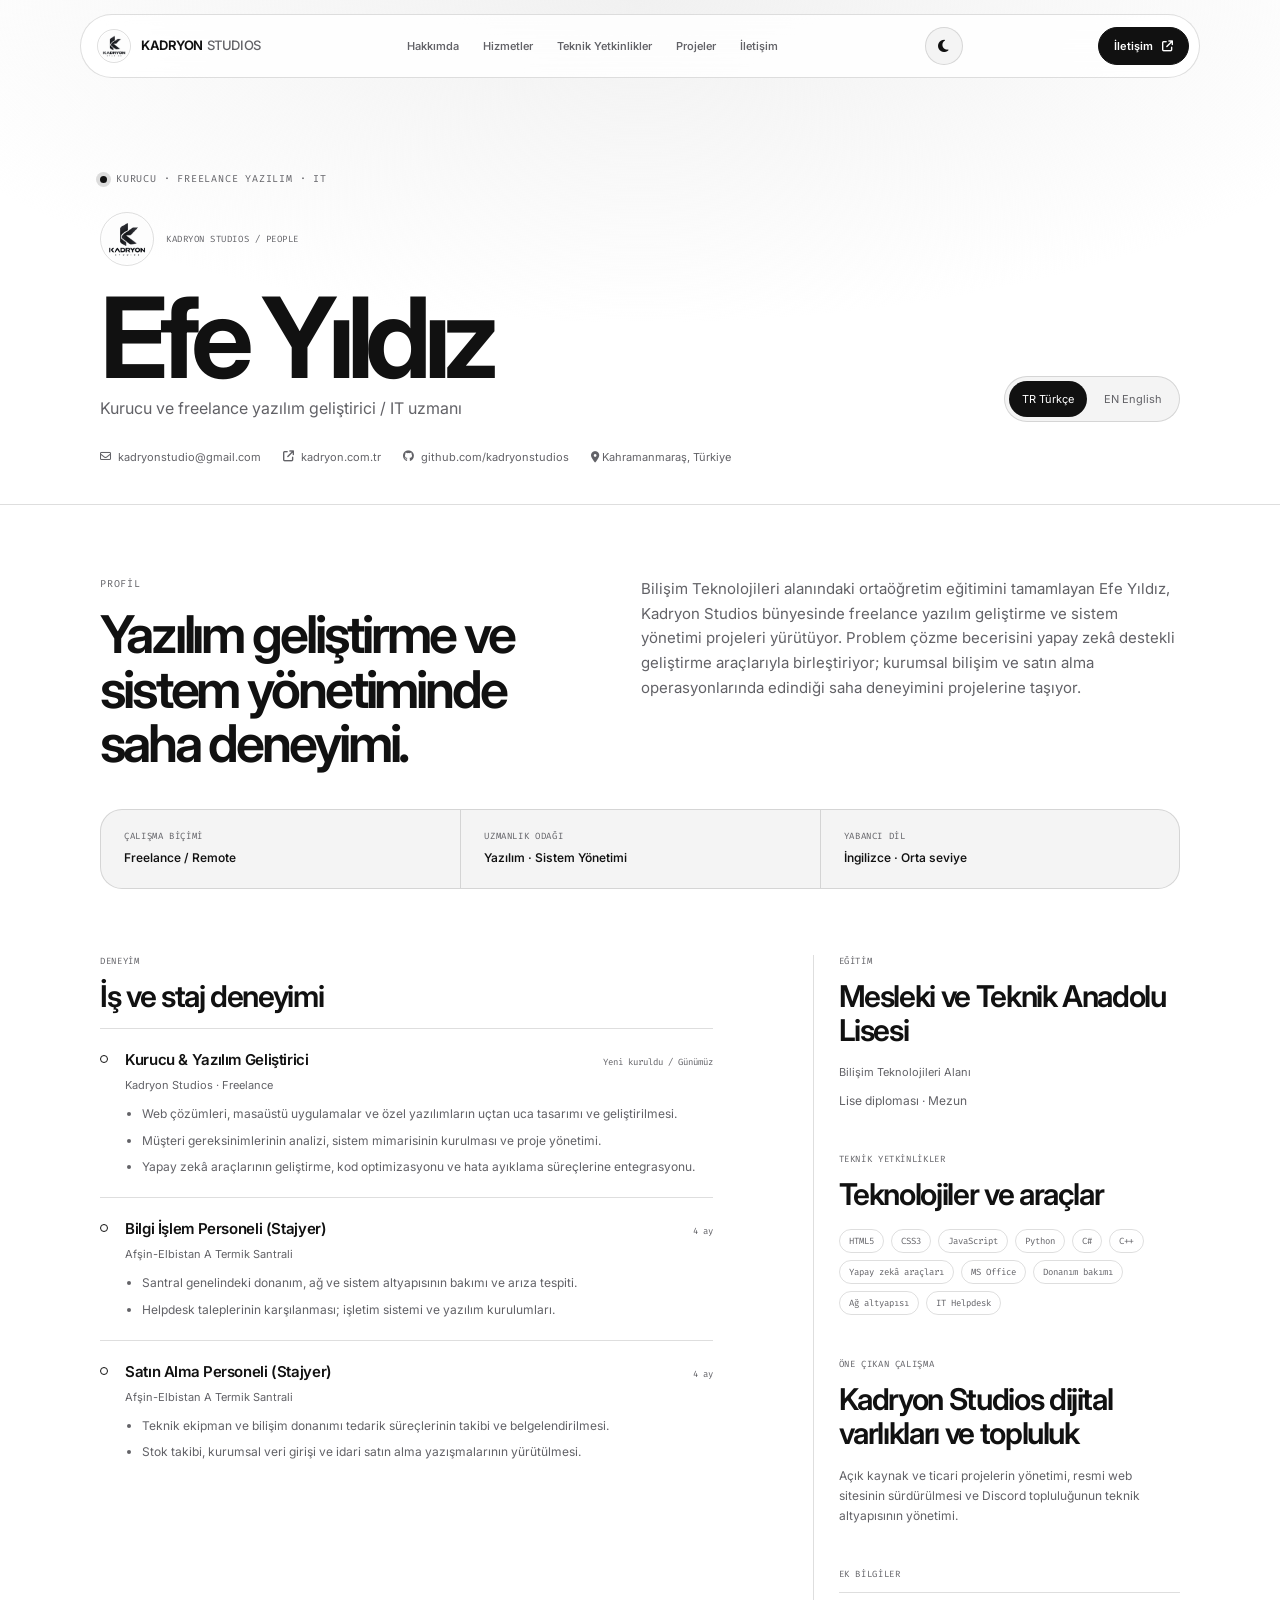
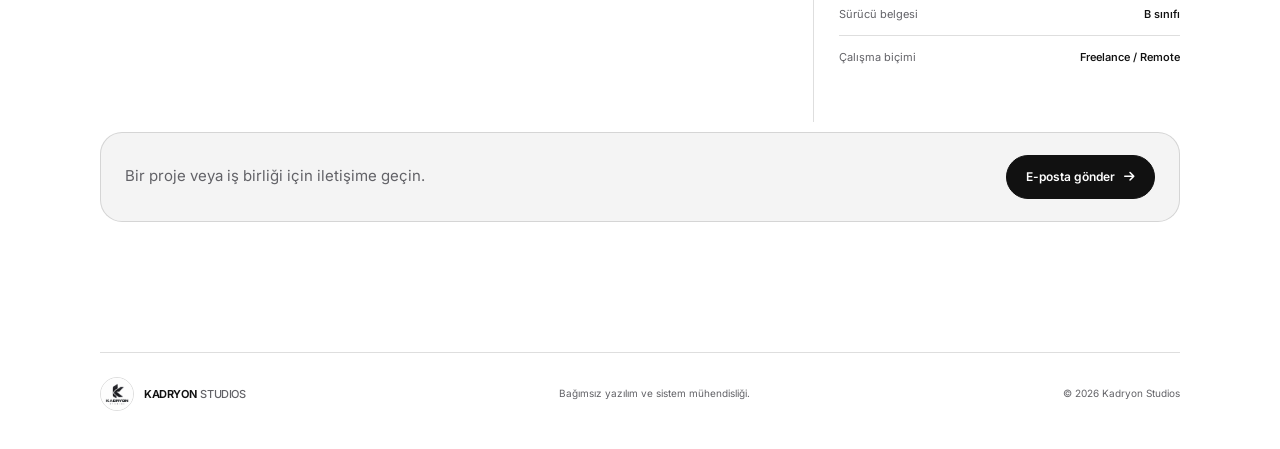
==== efe-yildiz.html @ 03d146ea "Tam Değişim" ====
<!doctype html>
<html lang="tr">
<head>
  <meta charset="utf-8">
  <meta name="viewport" content="width=device-width, initial-scale=1">
  <meta name="theme-color" content="#000000">
  <meta name="description" content="Efe Yıldız; Kadryon Studios kurucusu, freelance yazılım geliştirici ve IT uzmanı. Türkçe ve İngilizce profil, deneyim ve teknik yetkinlikler.">
  <meta name="author" content="Kadryon Studios">
  <meta name="robots" content="index, follow, max-image-preview:large, max-snippet:-1, max-video-preview:-1">
  <title>Efe Yıldız — Kadryon Studios</title>
  <link rel="canonical" href="https://kadryon.com.tr/efe-yildiz.html">
  <link rel="icon" type="image/png" href="logo.png">
  <link rel="apple-touch-icon" href="logo_circle.png">
  <meta property="og:type" content="profile">
  <meta property="og:site_name" content="Kadryon Studios">
  <meta property="og:locale" content="tr_TR">
  <meta property="og:url" content="https://kadryon.com.tr/efe-yildiz.html">
  <meta property="og:title" content="Efe Yıldız — Kadryon Studios">
  <meta property="og:description" content="Kadryon Studios kurucusu Efe Yıldız'ın yazılım, sistem yönetimi ve saha deneyimi profili. Türkçe ve İngilizce.">
  <meta property="og:image" content="https://kadryon.com.tr/logo.png">
  <meta property="og:image:alt" content="Kadryon Studios logosu">
  <meta name="twitter:card" content="summary_large_image">
  <meta name="twitter:title" content="Efe Yıldız — Kadryon Studios">
  <meta name="twitter:description" content="Yazılım, sistem yönetimi ve saha deneyimi. Türkçe ve İngilizce profil.">
  <meta name="twitter:image" content="https://kadryon.com.tr/logo.png">
  <script type="application/ld+json">
  {
    "@context": "https://schema.org",
    "@type": "Person",
    "name": "Efe Yıldız",
    "url": "https://kadryon.com.tr/efe-yildiz.html",
    "jobTitle": "Yazılım Geliştirici ve IT Uzmanı",
    "worksFor": {
      "@type": "Organization",
      "name": "Kadryon Studios",
      "url": "https://kadryon.com.tr/"
    },
    "email": "kadryonstudio@gmail.com",
    "address": {
      "@type": "PostalAddress",
      "addressLocality": "Kahramanmaraş",
      "addressCountry": "TR"
    },
    "sameAs": ["https://github.com/kadryonstudios"]
  }
  </script>
  <script>try{document.documentElement.dataset.theme=window.matchMedia('(prefers-color-scheme: light)').matches?'light':'dark'}catch(e){document.documentElement.dataset.theme='dark'}</script>
  <link rel="preconnect" href="https://fonts.googleapis.com">
  <link rel="preconnect" href="https://fonts.gstatic.com" crossorigin>
  <link href="https://fonts.googleapis.com/css2?family=Fira+Code:wght@400;500&family=Inter:wght@400;500;600;700;800&display=swap" rel="stylesheet">
  <link rel="stylesheet" href="https://cdnjs.cloudflare.com/ajax/libs/font-awesome/6.5.2/css/all.min.css" referrerpolicy="no-referrer">
  <link rel="stylesheet" href="style.css">
  <script src="script.js" defer></script>
</head>
<body>
  <div class="scroll-progress" aria-hidden="true"></div>
  <a class="skip-link" href="#main">Ana içeriğe geç</a>
  <header class="site-header">
    <div class="container nav-wrap">
      <a class="brand" href="index.html#top" aria-label="Kadryon Studios ana sayfa"><img class="brand-logo brand-logo-round" src="logo_circle.png" alt="" width="42" height="42"><span>KADRYON <b>STUDIOS</b></span></a>
      <button class="menu-toggle" type="button" aria-expanded="false" aria-controls="primary-nav" aria-label="Menüyü aç"><span></span><span></span></button>
      <nav id="primary-nav" class="primary-nav" aria-label="Ana navigasyon">
        <a href="index.html#hakkimda">Hakkımda</a><a href="index.html#hizmetler">Hizmetler</a><a href="index.html#yetkinlikler">Teknik Yetkinlikler</a><a href="portfolio.html#projeler">Projeler</a><a href="index.html#iletisim">İletişim</a>
      </nav>
      <button class="theme-toggle" type="button" aria-label="Açık temaya geç" title="Açık temaya geç"><i class="fa-solid fa-sun" aria-hidden="true"></i></button>
      <a class="button button-dark nav-cta" href="index.html#iletisim">İletişim <i class="fa-solid fa-arrow-up-right-from-square" aria-hidden="true"></i></a>
    </div>
  </header>
  <main id="main" class="profile-page">
    <section class="profile-hero" id="top">
      <div class="container">
        <p class="eyebrow"><span class="status-dot"></span><span data-tr="KURUCU · FREELANCE YAZILIM · IT" data-en="FOUNDER · FREELANCE SOFTWARE · IT">KURUCU · FREELANCE YAZILIM · IT</span></p>
        <div class="profile-hero-row">
          <div class="profile-heading"><div class="profile-identity"><img src="logo_circle.png" alt="Kadryon Studios" width="76" height="76"><span>KADRYON STUDIOS / PEOPLE</span></div><h1>Efe Yıldız</h1><p class="profile-role" data-tr="Kurucu ve freelance yazılım geliştirici / IT uzmanı" data-en="Founder and freelance software developer / IT specialist">Kurucu ve freelance yazılım geliştirici / IT uzmanı</p></div>
          <div class="language-switch" role="group" aria-label="Sayfa dili"><button type="button" class="language-button is-active" data-language="tr" aria-pressed="true">TR <span>Türkçe</span></button><button type="button" class="language-button" data-language="en" aria-pressed="false">EN <span>English</span></button></div>
        </div>
        <div class="profile-links"><a href="mailto:kadryonstudio@gmail.com"><i class="fa-regular fa-envelope" aria-hidden="true"></i> kadryonstudio@gmail.com</a><a href="https://kadryon.com.tr" target="_blank" rel="noopener noreferrer"><i class="fa-solid fa-arrow-up-right-from-square" aria-hidden="true"></i> kadryon.com.tr</a><a href="https://github.com/kadryonstudios" target="_blank" rel="noopener noreferrer"><i class="fa-brands fa-github" aria-hidden="true"></i> github.com/kadryonstudios</a><span><i class="fa-solid fa-location-dot" aria-hidden="true"></i> Kahramanmaraş, Türkiye</span></div>
      </div>
    </section>

    <section class="section profile-content" id="profile-content">
      <div class="container">
        <div class="language-panel" data-language-panel="tr" lang="tr">
          <div class="profile-overview"><div><p class="eyebrow">PROFİL</p><h2>Yazılım geliştirme ve sistem yönetiminde saha deneyimi.</h2></div><p class="profile-bio">Bilişim Teknolojileri alanındaki ortaöğretim eğitimini tamamlayan Efe Yıldız, Kadryon Studios bünyesinde freelance yazılım geliştirme ve sistem yönetimi projeleri yürütüyor. Problem çözme becerisini yapay zekâ destekli geliştirme araçlarıyla birleştiriyor; kurumsal bilişim ve satın alma operasyonlarında edindiği saha deneyimini projelerine taşıyor.</p></div>
          <div class="profile-facts"><article><span>ÇALIŞMA BİÇİMİ</span><b>Freelance / Remote</b></article><article><span>UZMANLIK ODAĞI</span><b>Yazılım · Sistem Yönetimi</b></article><article><span>YABANCI DİL</span><b>İngilizce · Orta seviye</b></article></div>
          <div class="profile-columns">
            <section class="profile-block" id="deneyim-tr"><p class="eyebrow">DENEYİM</p><h2>İş ve staj deneyimi</h2>
              <article class="timeline-entry"><span class="timeline-marker"></span><div><div class="timeline-title"><h3>Kurucu &amp; Yazılım Geliştirici</h3><span>Yeni kuruldu / Günümüz</span></div><p class="timeline-place">Kadryon Studios · Freelance</p><ul><li>Web çözümleri, masaüstü uygulamalar ve özel yazılımların uçtan uca tasarımı ve geliştirilmesi.</li><li>Müşteri gereksinimlerinin analizi, sistem mimarisinin kurulması ve proje yönetimi.</li><li>Yapay zekâ araçlarının geliştirme, kod optimizasyonu ve hata ayıklama süreçlerine entegrasyonu.</li></ul></div></article>
              <article class="timeline-entry"><span class="timeline-marker"></span><div><div class="timeline-title"><h3>Bilgi İşlem Personeli (Stajyer)</h3><span>4 ay</span></div><p class="timeline-place">Afşin-Elbistan A Termik Santrali</p><ul><li>Santral genelindeki donanım, ağ ve sistem altyapısının bakımı ve arıza tespiti.</li><li>Helpdesk taleplerinin karşılanması; işletim sistemi ve yazılım kurulumları.</li></ul></div></article>
              <article class="timeline-entry"><span class="timeline-marker"></span><div><div class="timeline-title"><h3>Satın Alma Personeli (Stajyer)</h3><span>4 ay</span></div><p class="timeline-place">Afşin-Elbistan A Termik Santrali</p><ul><li>Teknik ekipman ve bilişim donanımı tedarik süreçlerinin takibi ve belgelendirilmesi.</li><li>Stok takibi, kurumsal veri girişi ve idari satın alma yazışmalarının yürütülmesi.</li></ul></div></article>
            </section>
            <aside class="profile-side">
              <section class="profile-block"><p class="eyebrow">EĞİTİM</p><h2>Mesleki ve Teknik Anadolu Lisesi</h2><p class="timeline-place">Bilişim Teknolojileri Alanı</p><p class="profile-muted">Lise diploması · Mezun</p></section>
              <section class="profile-block"><p class="eyebrow">TEKNİK YETKİNLİKLER</p><h2>Teknolojiler ve araçlar</h2><div class="profile-tags"><span>HTML5</span><span>CSS3</span><span>JavaScript</span><span>Python</span><span>C#</span><span>C++</span><span>Yapay zekâ araçları</span><span>MS Office</span><span>Donanım bakımı</span><span>Ağ altyapısı</span><span>IT Helpdesk</span></div></section>
              <section class="profile-block"><p class="eyebrow">ÖNE ÇIKAN ÇALIŞMA</p><h2>Kadryon Studios dijital varlıkları ve topluluk</h2><p class="profile-muted">Açık kaynak ve ticari projelerin yönetimi, resmi web sitesinin sürdürülmesi ve Discord topluluğunun teknik altyapısının yönetimi.</p></section>
              <section class="profile-block"><p class="eyebrow">EK BİLGİLER</p><div class="profile-detail"><span>Sürücü belgesi</span><b>B sınıfı</b></div><div class="profile-detail"><span>Çalışma biçimi</span><b>Freelance / Remote</b></div></section>
            </aside>
          </div>
        </div>

        <div class="language-panel" data-language-panel="en" lang="en" hidden>
          <div class="profile-overview"><div><p class="eyebrow">PROFILE</p><h2>Hands-on experience across software development and systems administration.</h2></div><p class="profile-bio">After completing vocational high school studies in Information Technology, Efe Yıldız began working on freelance software development and systems administration projects through Kadryon Studios. He combines problem-solving with AI-assisted development tools and brings practical experience from enterprise IT and procurement operations into his work.</p></div>
          <div class="profile-facts"><article><span>WORK MODE</span><b>Freelance / Remote</b></article><article><span>CORE FOCUS</span><b>Software · Systems</b></article><article><span>LANGUAGE</span><b>English · Intermediate</b></article></div>
          <div class="profile-columns">
            <section class="profile-block" id="experience-en"><p class="eyebrow">EXPERIENCE</p><h2>Work and internship experience</h2>
              <article class="timeline-entry"><span class="timeline-marker"></span><div><div class="timeline-title"><h3>Founder &amp; Software Developer</h3><span>Recently founded / Present</span></div><p class="timeline-place">Kadryon Studios · Freelance</p><ul><li>End-to-end design and development of web solutions, desktop applications, and custom software.</li><li>Client requirements analysis, system architecture design, and project management.</li><li>Integration of AI tools into development, code optimization, and debugging workflows.</li></ul></div></article>
              <article class="timeline-entry"><span class="timeline-marker"></span><div><div class="timeline-title"><h3>IT Support Specialist (Intern)</h3><span>4 months</span></div><p class="timeline-place">Afşin-Elbistan A Thermal Power Plant, Türkiye</p><ul><li>Maintenance and troubleshooting of plant-wide hardware, network infrastructure, and systems.</li><li>Helpdesk support, operating system installations, and software configuration.</li></ul></div></article>
              <article class="timeline-entry"><span class="timeline-marker"></span><div><div class="timeline-title"><h3>Procurement Specialist (Intern)</h3><span>4 months</span></div><p class="timeline-place">Afşin-Elbistan A Thermal Power Plant, Türkiye</p><ul><li>Tracking and documenting procurement of technical equipment and IT hardware.</li><li>Inventory control, enterprise data entry, and administrative purchasing correspondence.</li></ul></div></article>
            </section>
            <aside class="profile-side">
              <section class="profile-block"><p class="eyebrow">EDUCATION</p><h2>Vocational &amp; Technical High School</h2><p class="timeline-place">Information Technology</p><p class="profile-muted">High school diploma · Graduated</p></section>
              <section class="profile-block"><p class="eyebrow">TECHNICAL SKILLS</p><h2>Technologies and tools</h2><div class="profile-tags"><span>HTML5</span><span>CSS3</span><span>JavaScript</span><span>Python</span><span>C#</span><span>C++</span><span>AI developer tools</span><span>MS Office</span><span>Hardware maintenance</span><span>Networking</span><span>IT Helpdesk</span></div></section>
              <section class="profile-block"><p class="eyebrow">FEATURED WORK</p><h2>Kadryon Studios digital platform and community</h2><p class="profile-muted">Managing open-source and commercial projects, maintaining the official website, and supporting the technical infrastructure of the Discord community.</p></section>
              <section class="profile-block"><p class="eyebrow">ADDITIONAL INFORMATION</p><div class="profile-detail"><span>Driving licence</span><b>Class B</b></div><div class="profile-detail"><span>Work mode</span><b>Freelance / Remote</b></div><div class="profile-detail"><span>Languages</span><b>Turkish · Native<br>English · Intermediate</b></div></section>
            </aside>
          </div>
        </div>
        <div class="profile-contact"><p data-tr="Bir proje veya iş birliği için iletişime geçin." data-en="Get in touch about a project or collaboration.">Bir proje veya iş birliği için iletişime geçin.</p><a class="button button-dark" href="mailto:kadryonstudio@gmail.com"><span data-tr="E-posta gönder" data-en="Send an email">E-posta gönder</span> <i class="fa-solid fa-arrow-right" aria-hidden="true"></i></a></div>
      </div>
    </section>
  </main>
  <footer class="site-footer"><div class="container footer-inner"><a class="brand footer-brand" href="index.html#top" aria-label="Kadryon Studios ana sayfa"><img class="brand-logo brand-logo-square" src="logo.png" alt="" width="54" height="54"><span>KADRYON <b>STUDIOS</b></span></a><span>Bağımsız yazılım ve sistem mühendisliği.</span><span>© <span id="year">2026</span> Kadryon Studios</span></div></footer>
</body>
</html>
---- style.css ----
/* Kadryon Studios — monochrome, editorial engineering system */
:root {
  color-scheme: dark;
  --bg: #000;
  --surface: #111113;
  --surface-raised: #171719;
  --surface-hover: #202022;
  --text: #f5f5f7;
  --muted: #a1a1a6;
  --line: rgba(255,255,255,.13);
  --line-strong: rgba(255,255,255,.22);
  --accent: #fff;
  --nav-bg: rgba(12,12,12,.84);
  --aura: #171717;
  --shadow: 0 24px 70px rgba(0,0,0,.28);
  --sans: Inter, -apple-system, BlinkMacSystemFont, "SF Pro Display", "Segoe UI", sans-serif;
  --mono: "Fira Code", ui-monospace, SFMono-Regular, Consolas, monospace;
  --spring: cubic-bezier(.32,.72,0,1);
  --page-progress: 0;
}
:root[data-theme="light"] {
  color-scheme: light;
  --bg: #fff;
  --surface: #f4f4f4;
  --surface-raised: #fafafa;
  --surface-hover: #eaeaea;
  --text: #111;
  --muted: #626267;
  --line: rgba(0,0,0,.13);
  --line-strong: rgba(0,0,0,.22);
  --accent: #111;
  --nav-bg: rgba(255,255,255,.84);
  --aura: #ededed;
  --shadow: 0 24px 70px rgba(0,0,0,.09);
}
*,*::before,*::after { box-sizing: border-box; }
html { scroll-behavior: smooth; scroll-padding-top: 100px; background: var(--bg); }
body { position: relative; isolation: isolate; min-width: 320px; margin: 0; overflow-x: clip; background: var(--bg); color: var(--text); font-family: var(--sans); font-size: 15px; line-height: 1.65; -webkit-font-smoothing: antialiased; text-rendering: optimizeLegibility; transition: background-color .35s ease,color .35s ease; }
body::before { position: fixed; z-index: 0; inset: 0; pointer-events: none; content: ""; background: radial-gradient(ellipse 80% 46% at 50% 0%,var(--aura),transparent 78%); opacity: .8; }
::selection { color: var(--bg); background: var(--text); }
a { color: inherit; }
button { color: inherit; font: inherit; }
:focus-visible { outline: 3px solid var(--text); outline-offset: 4px; }
img { max-width: 100%; }
[hidden] { display: none !important; }
.container { width: min(1080px,calc(100% - 48px)); margin-inline: auto; }
main,footer { position: relative; z-index: 1; }
.skip-link { position: fixed; z-index: 300; top: 12px; left: 12px; padding: 10px 15px; transform: translateY(-150%); border-radius: 999px; background: var(--text); color: var(--bg); }
.skip-link:focus { transform: none; }
.scroll-progress { position: fixed; z-index: 120; top: 0; left: 0; width: calc(var(--page-progress)*100%); height: 2px; background: var(--text); transform-origin: left; pointer-events: none; }

/* Floating glass navigation */
.site-header { position: fixed; z-index: 100; top: 14px; right: 0; left: 0; width: min(calc(100% - 28px),1120px); margin-inline: auto; border: 1px solid var(--line); border-radius: 999px; background: var(--nav-bg); -webkit-backdrop-filter: blur(20px) saturate(150%); backdrop-filter: blur(20px) saturate(150%); transition: background .3s ease,border-color .3s ease,box-shadow .3s ease; }
.site-header .nav-wrap { width: 100%; max-width: none; margin: 0; }
.site-header.is-scrolled { box-shadow: 0 12px 40px rgba(0,0,0,.14); }
.nav-wrap { display: flex; width: 100%; min-height: 62px; align-items: center; justify-content: space-between; gap: 14px; padding: 8px 10px 8px 16px; }
.brand { display: inline-flex; flex: none; align-items: center; gap: 10px; color: var(--text); text-decoration: none; font-size: 13px; font-weight: 650; letter-spacing: -.035em; white-space: nowrap; }
.brand span { display: inline-flex; gap: 4px; }
.brand b { color: var(--muted); font-weight: 500; }
.brand-logo { display: block; flex: none; object-fit: cover; }
.brand-logo-round { width: 34px; height: 34px; border: 1px solid var(--line); border-radius: 50%; }
.brand-logo-square { width: 46px; height: 46px; border: 1px solid var(--line); border-radius: 14px; }
.primary-nav { display: flex; align-items: center; justify-content: center; gap: 2px; }
.primary-nav a { position: relative; padding: 9px 11px; border-radius: 999px; color: var(--muted); text-decoration: none; font-size: 11px; font-weight: 550; transition: color .2s ease,background .2s ease,transform .25s var(--spring); }
.primary-nav a:hover,.primary-nav a[aria-current="location"] { color: var(--text); background: var(--line); }
.primary-nav a:hover { transform: translateY(-1px); }
.theme-toggle,.menu-toggle { display: grid; width: 38px; height: 38px; flex: none; place-items: center; border: 1px solid var(--line); border-radius: 50%; background: var(--surface); color: var(--text); cursor: pointer; transition: transform .25s var(--spring),background .2s ease,border-color .2s ease; }
.theme-toggle { font-size: 14px; }
.theme-toggle:hover { transform: rotate(12deg); background: var(--surface-hover); }
.menu-toggle { display: none; position: relative; z-index: 125; padding: 0; }
.menu-toggle span { position: absolute; width: 15px; height: 1.5px; border-radius: 2px; background: currentColor; transition: transform .3s var(--spring),top .3s var(--spring); }
.menu-toggle span:first-child { top: 14px; }
.menu-toggle span:last-child { top: 21px; }
.menu-toggle[aria-expanded="true"] span:first-child { top: 18px; transform: rotate(45deg); }
.menu-toggle[aria-expanded="true"] span:last-child { top: 18px; transform: rotate(-45deg); }
.button { display: inline-flex; min-height: 44px; align-items: center; justify-content: center; gap: 9px; padding: 0 19px; border: 1px solid transparent; border-radius: 999px; font-size: 12px; font-weight: 600; line-height: 1; text-decoration: none; transition: transform .25s var(--spring),background .2s ease,color .2s ease,border-color .2s ease; }
.button:hover { transform: translateY(-2px); }
.button:active { transform: scale(.97); }
.button-dark { border-color: var(--text); background: var(--text); color: var(--bg); }
.button-dark:hover { border-color: var(--muted); background: var(--muted); }
.button-outline { border-color: var(--line-strong); background: var(--surface); color: var(--text); }
.button-outline:hover { border-color: var(--text); background: var(--surface-hover); }
.nav-cta { min-height: 38px; padding-inline: 15px; font-size: 11px; }

/* Shared section language */
.section { padding: 100px 0; scroll-margin-top: 90px; }
.eyebrow { display: flex; align-items: center; gap: 9px; margin: 0 0 17px; color: var(--muted); font: 10px/1.4 var(--mono); letter-spacing: .08em; text-transform: uppercase; }
.status-dot { width: 7px; height: 7px; flex: none; border-radius: 50%; background: var(--text); box-shadow: 0 0 0 4px var(--line); }
.section-heading h2,.skills-intro h2,.contact-copy h2 { max-width: 720px; margin: 0; font-size: clamp(38px,6vw,72px); font-weight: 650; line-height: .99; letter-spacing: -.065em; }
.heading-row { display: flex; align-items: end; justify-content: space-between; gap: 36px; margin-bottom: 42px; }
.heading-note { max-width: 310px; margin: 0 0 4px; color: var(--muted); font-size: 14px; }

/* Home hero: quiet, oversized, editorial */
.hero { position: relative; display: flex; min-height: min(920px,100svh); flex-direction: column; justify-content: center; padding: 122px 0 46px; }
.hero-grid { display: flex; width: min(950px,calc(100% - 48px)); flex-direction: column; align-items: center; gap: 18px; text-align: center; }
.hero-copy { display: flex; max-width: 920px; flex-direction: column; align-items: center; }
.hero-copy .eyebrow { justify-content: center; margin-bottom: 25px; }
.hero h1,.portfolio-heading h1 { max-width: 13ch; margin: 0 auto 22px; font-size: clamp(46px,8.2vw,106px); font-weight: 680; line-height: .98; letter-spacing: -.075em; }
.hero h1 span { display: block; color: var(--muted); }
.hero-lead { max-width: 47ch; margin: 0 auto; color: var(--muted); font-size: clamp(16px,2vw,20px); line-height: 1.6; }
.hero-actions { display: flex; flex-wrap: wrap; justify-content: center; gap: 10px; margin-top: 27px; }
.hero-actions .button { min-height: 48px; padding-inline: 23px; font-size: 13px; }
.hero-meta { display: flex; flex-wrap: wrap; align-items: center; justify-content: center; gap: 13px; margin-top: 23px; color: var(--muted); font: 10px var(--mono); }
.hero-meta span:first-child { display: inline-flex; align-items: center; gap: 7px; }
.meta-divider { width: 1px; height: 13px; background: var(--line-strong); }
.hero-visual { position: relative; }
.hero-logo-card { display: flex; width: 100%; flex-direction: column; align-items: center; order: -1; border: 0; background: transparent; }
.visual-top,.visual-bottom { display: none; }
.hero-logo-stage { position: relative; display: grid; width: 152px; height: 152px; place-items: center; }
.hero-logo { position: relative; z-index: 1; display: block; width: 126px; height: 126px; border: 1px solid var(--line); border-radius: 50%; object-fit: cover; box-shadow: var(--shadow); animation: logo-enter .85s var(--spring) both; }
.logo-orbit { position: absolute; inset: 0; border: 1px solid var(--line); border-radius: 50%; animation: orbit-enter 1s var(--spring) both; }
.orbit-two { inset: 12px; opacity: .55; animation-delay: .08s; }
@keyframes logo-enter { from { opacity: 0; transform: scale(.88) translateY(12px); } to { opacity: 1; transform: none; } }
@keyframes orbit-enter { from { opacity: 0; transform: scale(.8); } to { opacity: .7; transform: none; } }
.hero-foot { display: flex; width: min(950px,calc(100% - 48px)); justify-content: space-between; gap: 16px; margin-top: auto; padding-top: 27px; border-top: 1px solid var(--line); color: var(--muted); font: 9px var(--mono); letter-spacing: .06em; }

/* About */
.about { border-top: 1px solid var(--line); }
.about-layout { display: grid; grid-template-columns: minmax(0,1.2fr) minmax(280px,.72fr); align-items: start; gap: clamp(42px,8vw,110px); }
.about-copy .section-heading h2 { max-width: 670px; }
.about-body { max-width: 660px; padding-top: 24px; color: var(--muted); }
.about-body p { margin: 0 0 15px; }
.about-body .large-copy { color: var(--text); font-size: 17px; line-height: 1.8; }
.large-copy strong { color: var(--text); font-weight: 650; }
.about-signature { display: flex; align-items: center; gap: 12px; margin-top: 26px; color: var(--text); }
.signature-mark { display: grid; width: 42px; height: 42px; place-items: center; border: 1px solid var(--line); border-radius: 50%; color: var(--text); font: 11px var(--mono); }
.about-signature span:last-child { display: grid; gap: 1px; }
.about-signature small { color: var(--muted); font-size: 11px; }
.about-profile-link { display: flex; width: fit-content; margin: 28px 0 0; clear: both; }
.about-summary { padding: 26px; border: 1px solid var(--line); border-radius: 26px; background: var(--surface); }
.about-summary .eyebrow { margin-bottom: 7px; }
.summary-row { display: grid; gap: 5px; padding: 18px 0; border-bottom: 1px solid var(--line); }
.summary-row span { color: var(--muted); font: 9px var(--mono); letter-spacing: .07em; }
.summary-row b { font-size: 14px; font-weight: 550; }
.summary-foot { display: flex; align-items: center; gap: 9px; padding-top: 18px; color: var(--muted); font-size: 11px; }
.summary-foot i { color: var(--text); }

/* Service bento tiles */
.services { border-top: 1px solid var(--line); }
.service-grid { display: grid; grid-template-columns: repeat(4,minmax(0,1fr)); gap: 13px; }
.service-card { position: relative; display: flex; min-height: 255px; flex-direction: column; align-items: flex-start; padding: 24px; overflow: hidden; border: 1px solid var(--line); border-radius: 25px; background: var(--surface); transition: transform .45s var(--spring),background .3s ease,border-color .3s ease; }
.service-card:hover { transform: translateY(-5px); border-color: var(--line-strong); background: var(--surface-raised); }
.card-index { align-self: flex-end; color: var(--muted); font: 10px var(--mono); }
.service-icon { display: grid; width: 42px; height: 42px; place-items: center; margin: 18px 0 24px; border: 1px solid var(--line); border-radius: 14px; color: var(--text); font-size: 15px; }
.service-card h3 { max-width: 17ch; margin: 0 0 9px; font-size: 18px; font-weight: 600; line-height: 1.2; letter-spacing: -.04em; }
.service-card p { margin: 0; color: var(--muted); font-size: 12px; line-height: 1.65; }
.service-card>a { display: grid; width: 30px; height: 30px; place-items: center; align-self: flex-end; margin-top: auto; padding-top: 10px; color: var(--text); text-decoration: none; transition: transform .25s var(--spring); }
.service-card>a:hover { transform: translateX(4px); }

/* Skills */
.skills { border-top: 1px solid var(--line); }
.skills-layout { display: grid; grid-template-columns: minmax(260px,.8fr) minmax(400px,1.2fr); align-items: start; gap: clamp(50px,10vw,140px); }
.skills-intro h2 { font-size: clamp(44px,6vw,76px); }
.skills-intro>p:not(.eyebrow) { max-width: 38ch; margin: 22px 0 0; color: var(--muted); }
.skill-note { display: flex; align-items: center; gap: 9px; margin-top: 23px; color: var(--muted); font-size: 11px; }
.skill-note i { color: var(--text); }
.skill-list { display: grid; gap: 24px; padding-top: 8px; }
.skill-item>div:first-child { display: flex; justify-content: space-between; gap: 20px; margin-bottom: 9px; font-size: 12px; font-weight: 550; }
.skill-item>div:first-child span:last-child { color: var(--muted); font: 11px var(--mono); }
.progress { height: 5px; overflow: hidden; border-radius: 999px; background: var(--line); }
.progress span { display: block; width: 0; height: 100%; border-radius: inherit; background: var(--text); transition: width 1.05s var(--spring); }
@supports (animation-timeline: view()) {
  .progress span { animation: skill-fill linear both; animation-timeline: view(); animation-range: entry 0% entry 90%; }
  @keyframes skill-fill { from { width: 0; } to { width: var(--level); } }
}

/* Portfolio tiles */
.portfolio-page { min-height: 75vh; padding-top: 160px; }
.portfolio-heading { align-items: end; margin-bottom: 38px; }
.portfolio-heading h1 { max-width: 12ch; margin: 0; font-size: clamp(48px,8vw,88px); }
.portfolio-heading .heading-note { max-width: 34ch; }
.project-grid { display: grid; grid-template-columns: repeat(3,minmax(0,1fr)); gap: 14px; }
.project-card { overflow: hidden; border: 1px solid var(--line); border-radius: 26px; background: var(--surface); transition: transform .45s var(--spring),border-color .3s ease,background .3s ease; }
.project-card:hover { transform: translateY(-5px); border-color: var(--line-strong); background: var(--surface-raised); }
.project-art { position: relative; display: grid; height: 205px; place-items: center; overflow: hidden; border-bottom: 1px solid var(--line); background: linear-gradient(145deg,var(--surface-raised),var(--bg)); color: var(--text); }
.project-art::after { position: absolute; inset: 0; content: ""; pointer-events: none; background: radial-gradient(ellipse at 50% 48%,rgba(255,255,255,.06),transparent 65%); }
.art-label,.art-caption { position: absolute; z-index: 1; color: var(--muted); font: 9px var(--mono); letter-spacing: .08em; }
.art-label { top: 17px; left: 18px; }
.art-caption { right: 18px; bottom: 16px; }
.server-stack { position: relative; display: grid; width: 136px; gap: 8px; transform: perspective(400px) rotateX(8deg); }
.server-stack span { height: 33px; border: 1px solid var(--line-strong); border-radius: 9px; background: var(--surface); box-shadow: 0 7px 18px rgba(0,0,0,.15); }
.server-stack span::after { display: block; width: 5px; height: 5px; margin: 13px 0 0 13px; border-radius: 50%; background: var(--text); content: ""; }
.code-window { position: relative; display: flex; width: 154px; height: 106px; align-items: flex-start; gap: 5px; padding: 14px; border: 1px solid var(--line-strong); border-radius: 13px; background: var(--surface); box-shadow: var(--shadow); }
.code-window span { width: 5px; height: 5px; border-radius: 50%; background: var(--muted); }
.code-window b { position: absolute; top: 42px; left: 0; width: 100%; color: var(--text); font: 24px var(--mono); text-align: center; }
.grid-cube { display: grid; width: 105px; height: 105px; place-items: center; border: 1px solid var(--line-strong); border-radius: 26px; background: var(--surface); color: var(--text); font-size: 35px; transform: rotate(-8deg); transition: transform .45s var(--spring); }
.project-card:hover .grid-cube { transform: rotate(0) scale(1.04); }
.project-info { padding: 22px; }
.project-title { display: flex; align-items: flex-start; justify-content: space-between; gap: 14px; }
.project-title .eyebrow { margin-bottom: 8px; font-size: 9px; }
.project-title h3 { margin: 0; font-size: 19px; line-height: 1.2; letter-spacing: -.04em; }
.project-title>a { display: grid; width: 34px; height: 34px; flex: none; place-items: center; border: 1px solid var(--line); border-radius: 50%; color: var(--text); text-decoration: none; transition: background .2s ease,transform .25s var(--spring); }
.project-title>a:hover { transform: translate(2px,-2px); background: var(--surface-hover); }
.project-info>p { min-height: 61px; margin: 15px 0 18px; color: var(--muted); font-size: 12px; }
.tags,.profile-tags { display: flex; flex-wrap: wrap; gap: 7px; }
.tags span,.profile-tags span { padding: 5px 9px; border: 1px solid var(--line); border-radius: 999px; color: var(--muted); font: 9px var(--mono); }
.portfolio-note { margin: 25px 0 0; color: var(--muted); font-size: 12px; }
.portfolio-note a { color: var(--text); text-decoration-color: var(--line-strong); text-underline-offset: 4px; }

/* Contact and footer */
.contact { border-top: 1px solid var(--line); }
.contact-layout { display: grid; grid-template-columns: minmax(0,1fr) minmax(280px,.72fr); align-items: start; gap: clamp(48px,10vw,130px); }
.contact-copy h2 { max-width: 590px; }
.contact-copy>p:not(.eyebrow) { max-width: 42ch; margin: 20px 0; color: var(--muted); }
.email-link { display: inline-flex; align-items: center; gap: 9px; color: var(--text); font-size: 15px; text-decoration-color: var(--line-strong); text-underline-offset: 5px; }
.contact-details { overflow: hidden; border: 1px solid var(--line); border-radius: 25px; background: var(--surface); }
.contact-row { display: flex; min-height: 78px; align-items: center; gap: 13px; padding: 14px 18px; color: var(--text); text-decoration: none; transition: background .25s ease; }
a.contact-row:hover { background: var(--surface-hover); }
.contact-row+.contact-row { border-top: 1px solid var(--line); }
.contact-icon { display: grid; width: 36px; height: 36px; flex: none; place-items: center; border: 1px solid var(--line); border-radius: 50%; color: var(--text); }
.contact-row>span:nth-child(2) { display: grid; min-width: 0; gap: 2px; }
.contact-row small { color: var(--muted); font: 9px var(--mono); letter-spacing: .07em; }
.contact-row b { font-size: 12px; font-weight: 550; }
.row-arrow { margin-left: auto; color: var(--muted); font-size: 11px; }
.site-footer { padding: 30px 0 38px; }
.footer-inner { display: flex; align-items: center; justify-content: space-between; gap: 16px 28px; padding-top: 24px; border-top: 1px solid var(--line); color: var(--muted); font-size: 10px; }
.footer-brand { color: var(--text); font-size: 11px; }
.footer-brand .brand-logo { width: 34px; height: 34px; border-radius: 50%; }

/* Profile page */
.profile-page { padding-top: 122px; }
.profile-hero { padding: 50px 0 38px; border-bottom: 1px solid var(--line); }
.profile-hero>.container>.eyebrow { margin-bottom: 26px; }
.profile-hero-row { display: flex; align-items: end; justify-content: space-between; gap: 28px; }
.profile-heading h1 { margin: 18px 0 5px; font-size: clamp(58px,10vw,112px); font-weight: 670; line-height: .95; letter-spacing: -.075em; }
.profile-identity { display: flex; align-items: center; gap: 12px; color: var(--muted); font: 9px var(--mono); letter-spacing: .06em; }
.profile-identity img { width: 54px; height: 54px; border: 1px solid var(--line); border-radius: 50%; object-fit: cover; }
.profile-role { margin: 0; color: var(--muted); font-size: 16px; }
.language-switch { display: flex; flex: none; gap: 4px; padding: 4px; border: 1px solid var(--line); border-radius: 999px; background: var(--surface); }
.language-button { padding: 9px 13px; border: 0; border-radius: 999px; background: transparent; color: var(--muted); font-size: 11px; cursor: pointer; transition: background .2s ease,color .2s ease; }
.language-button.is-active { background: var(--text); color: var(--bg); }
.profile-links { display: flex; flex-wrap: wrap; gap: 10px 22px; margin-top: 26px; color: var(--muted); font-size: 11px; }
.profile-links a { display: inline-flex; align-items: center; gap: 7px; text-decoration: none; transition: color .2s ease; }
.profile-links a:hover { color: var(--text); }
.profile-content { padding-top: 72px; }
.profile-overview { display: grid; grid-template-columns: .9fr 1.1fr; gap: clamp(35px,8vw,100px); align-items: start; }
.profile-overview h2 { max-width: 570px; margin: 0; font-size: clamp(31px,4.4vw,52px); font-weight: 630; line-height: 1.05; letter-spacing: -.06em; }
.profile-bio { max-width: 620px; margin: 0; color: var(--muted); font-size: 15px; }
.profile-facts { display: grid; grid-template-columns: repeat(3,1fr); margin: 37px 0 66px; border: 1px solid var(--line); border-radius: 22px; background: var(--surface); }
.profile-facts article { display: grid; gap: 6px; padding: 20px 23px; }
.profile-facts article+article { border-left: 1px solid var(--line); }
.profile-facts article span,.profile-block>.eyebrow { color: var(--muted); font: 9px var(--mono); letter-spacing: .07em; }
.profile-facts article b { font-size: 12px; font-weight: 550; }
.profile-columns { display: grid; grid-template-columns: minmax(0,1.25fr) minmax(260px,.75fr); gap: clamp(38px,8vw,100px); }
.profile-block { margin-bottom: 43px; }
.profile-block>.eyebrow { margin: 0 0 12px; }
.profile-block h2 { margin: 0 0 15px; font-size: clamp(22px,3vw,30px); font-weight: 620; line-height: 1.15; letter-spacing: -.045em; }
.timeline-entry { position: relative; display: grid; grid-template-columns: 12px minmax(0,1fr); gap: 13px; padding: 19px 0 20px; border-top: 1px solid var(--line); }
.timeline-marker { width: 8px; height: 8px; margin-top: 7px; border: 1px solid var(--text); border-radius: 50%; }
.timeline-title { display: flex; align-items: baseline; justify-content: space-between; gap: 12px; }
.timeline-title h3 { margin: 0; font-size: 15px; font-weight: 600; letter-spacing: -.025em; }
.timeline-title>span { color: var(--muted); font: 9px var(--mono); white-space: nowrap; }
.timeline-place { margin: 3px 0 10px; color: var(--muted); font-size: 11px; }
.timeline-entry ul { display: grid; gap: 7px; margin: 0; padding-left: 17px; color: var(--muted); font-size: 12px; }
.profile-side { padding-left: 25px; border-left: 1px solid var(--line); }
.profile-muted { margin: 0; color: var(--muted); font-size: 12px; }
.profile-tags { margin-top: 17px; }
.profile-detail { display: flex; justify-content: space-between; gap: 14px; padding: 12px 0; border-top: 1px solid var(--line); font-size: 11px; }
.profile-detail span { color: var(--muted); }
.profile-detail b { text-align: right; font-weight: 550; }
.profile-contact { display: flex; align-items: center; justify-content: space-between; gap: 20px; margin-top: 10px; padding: 22px 24px; border: 1px solid var(--line); border-radius: 22px; background: var(--surface); }
.profile-contact p { margin: 0; color: var(--muted); }

/* Motion system */
.js-motion .reveal { opacity: 0; transform: translateY(22px); filter: blur(4px); transition: opacity .75s var(--spring),transform .75s var(--spring),filter .75s var(--spring); transition-delay: var(--reveal-delay,0ms); }
.js-motion .reveal.is-visible { opacity: 1; transform: none; filter: none; }
.hero-copy>.eyebrow,.hero-copy>h1,.hero-copy>.hero-lead,.hero-copy>.hero-actions,.hero-copy>.hero-meta { animation: rise-in .8s var(--spring) both; }
.hero-copy>.eyebrow { animation-delay: .04s; }
.hero-copy>h1 { animation-delay: .12s; }
.hero-copy>.hero-lead { animation-delay: .2s; }
.hero-copy>.hero-actions { animation-delay: .28s; }
.hero-copy>.hero-meta { animation-delay: .36s; }
.hero-foot { animation: rise-in .8s .42s var(--spring) both; }
@keyframes rise-in { from { opacity: 0; transform: translateY(16px); } to { opacity: 1; transform: none; } }
@media (prefers-reduced-motion: reduce) {
  *,*::before,*::after { scroll-behavior: auto !important; animation-duration: .01ms !important; animation-iteration-count: 1 !important; transition-duration: .01ms !important; }
  .js-motion .reveal { opacity: 1; transform: none; filter: none; }
}

/* Tablet */
@media (max-width: 980px) {
  .container { width: min(100% - 40px,760px); }
  .site-header { width: min(calc(100% - 24px),820px); }
  .nav-wrap { gap: 8px; }
  .primary-nav a { padding-inline: 8px; font-size: 10px; }
  .nav-cta { padding-inline: 12px; }
  .service-grid { grid-template-columns: repeat(2,minmax(0,1fr)); }
  .service-card { min-height: 225px; }
  .about-layout,.contact-layout { grid-template-columns: minmax(0,1fr) minmax(250px,.75fr); gap: 38px; }
  .skills-layout { grid-template-columns: minmax(230px,.75fr) minmax(320px,1.25fr); gap: 45px; }
  .project-grid { grid-template-columns: repeat(2,minmax(0,1fr)); }
  .project-card:last-child { grid-column: 1 / -1; display: grid; grid-template-columns: .8fr 1.2fr; }
  .project-card:last-child .project-art { height: 100%; min-height: 220px; border-right: 1px solid var(--line); border-bottom: 0; }
}

/* Mobile: full-height drawer enters from the right */
@media (max-width: 740px) {
  html { scroll-padding-top: 80px; }
  .container { width: calc(100% - 36px); }
  .site-header { top: 10px; width: calc(100% - 20px); border-radius: 999px; }
  .nav-wrap { min-height: 56px; padding: 7px 8px 7px 13px; }
  .brand { font-size: 12px; }
  .brand-logo-round { width: 31px; height: 31px; }
  .menu-toggle { display: grid; margin-left: auto; }
  .theme-toggle { width: 36px; height: 36px; }
  .nav-cta { display: none; }
  .primary-nav { position: absolute; z-index: 110; top: -10px; right: auto; left: 50%; display: flex; width: 100vw; height: 100vh; height: 100dvh; flex-direction: column; align-items: stretch; justify-content: center; gap: 4px; padding: 94px clamp(28px,10vw,70px) 40px; overflow-y: auto; border: 0; border-radius: 0; background: var(--bg); opacity: 0; visibility: hidden; transform: translate(-50%,0) translateX(100%); transition: transform .48s var(--spring),opacity .3s ease,visibility .48s; }
  .primary-nav.is-open { opacity: 1; visibility: visible; transform: translate(-50%,0); }
  .primary-nav a { padding: 15px 4px; border-bottom: 1px solid var(--line); border-radius: 0; color: var(--text); font-size: clamp(25px,8vw,38px); font-weight: 600; letter-spacing: -.05em; }
  .primary-nav a:hover,.primary-nav a[aria-current="location"] { background: transparent; }
  .primary-nav a::after { display: none; }
  body.menu-open { overflow: hidden; }
  .hero { min-height: min(850px,100svh); padding: 105px 0 31px; }
  .hero-grid,.hero-foot { width: calc(100% - 36px); }
  .hero-grid { gap: 12px; }
  .hero-logo-stage { width: 126px; height: 126px; }
  .hero-logo { width: 104px; height: 104px; }
  .hero h1 { max-width: 12ch; font-size: clamp(42px,10vw,76px); }
  .hero-copy .eyebrow { font-size: 8px; }
  .hero-lead { max-width: 40ch; font-size: 15px; }
  .hero-meta { font-size: 9px; }
  .section { padding: 76px 0; }
  .about-layout,.contact-layout,.skills-layout { grid-template-columns: minmax(0,1fr); gap: 32px; }
  .about-summary { max-width: 600px; }
  .skills-layout { gap: 35px; }
  .skills-intro h2 { font-size: clamp(44px,11vw,68px); }
  .portfolio-page { padding-top: 120px; }
  .portfolio-heading { display: block; }
  .portfolio-heading .heading-note { margin-top: 15px; }
  .project-grid { grid-template-columns: minmax(0,1fr); }
  .project-card:last-child { display: block; grid-column: auto; }
  .project-card:last-child .project-art { height: 205px; min-height: 0; border-right: 0; border-bottom: 1px solid var(--line); }
  .profile-page { padding-top: 95px; }
  .profile-hero { padding: 38px 0 28px; }
  .profile-hero-row { align-items: flex-start; flex-direction: column; }
  .profile-heading h1 { font-size: clamp(57px,15vw,92px); }
  .profile-links { gap: 12px 17px; }
  .profile-content { padding-top: 50px; }
  .profile-overview,.profile-columns { grid-template-columns: minmax(0,1fr); gap: 28px; }
  .profile-facts { margin: 30px 0 48px; }
  .profile-facts article { padding: 15px 12px; }
  .profile-facts article b { font-size: 10px; }
  .profile-side { padding: 28px 0 0; border-top: 1px solid var(--line); border-left: 0; }
  .profile-contact { align-items: flex-start; flex-direction: column; }
  .footer-inner { flex-wrap: wrap; }
}
@media (max-width: 480px) {
  .container { width: calc(100% - 32px); }
  .hero { min-height: max(690px,100svh); }
  .hero-grid,.hero-foot { width: calc(100% - 32px); }
  .hero h1 { font-size: clamp(40px,11.5vw,58px); }
  .hero-actions { display: grid; width: 100%; grid-template-columns: 1fr; }
  .hero-actions .button { width: 100%; }
  .hero-foot { font-size: 8px; }
  .section { padding: 64px 0; }
  .section-heading h2,.contact-copy h2 { font-size: clamp(37px,10vw,49px); }
  .about-body { font-size: 14px; }
  .about-body .large-copy { font-size: 15px; }
  .service-grid { grid-template-columns: minmax(0,1fr); }
  .service-card { min-height: 210px; }
  .project-art { height: 190px; }
  .profile-overview h2 { font-size: 34px; }
  .profile-facts { grid-template-columns: minmax(0,1fr); }
  .profile-facts article+article { border-top: 1px solid var(--line); border-left: 0; }
  .timeline-title { align-items: flex-start; flex-direction: column; gap: 3px; }
  .footer-inner>span:nth-child(2) { display: none; }
  .footer-inner>span:last-child { width: 100%; }
}
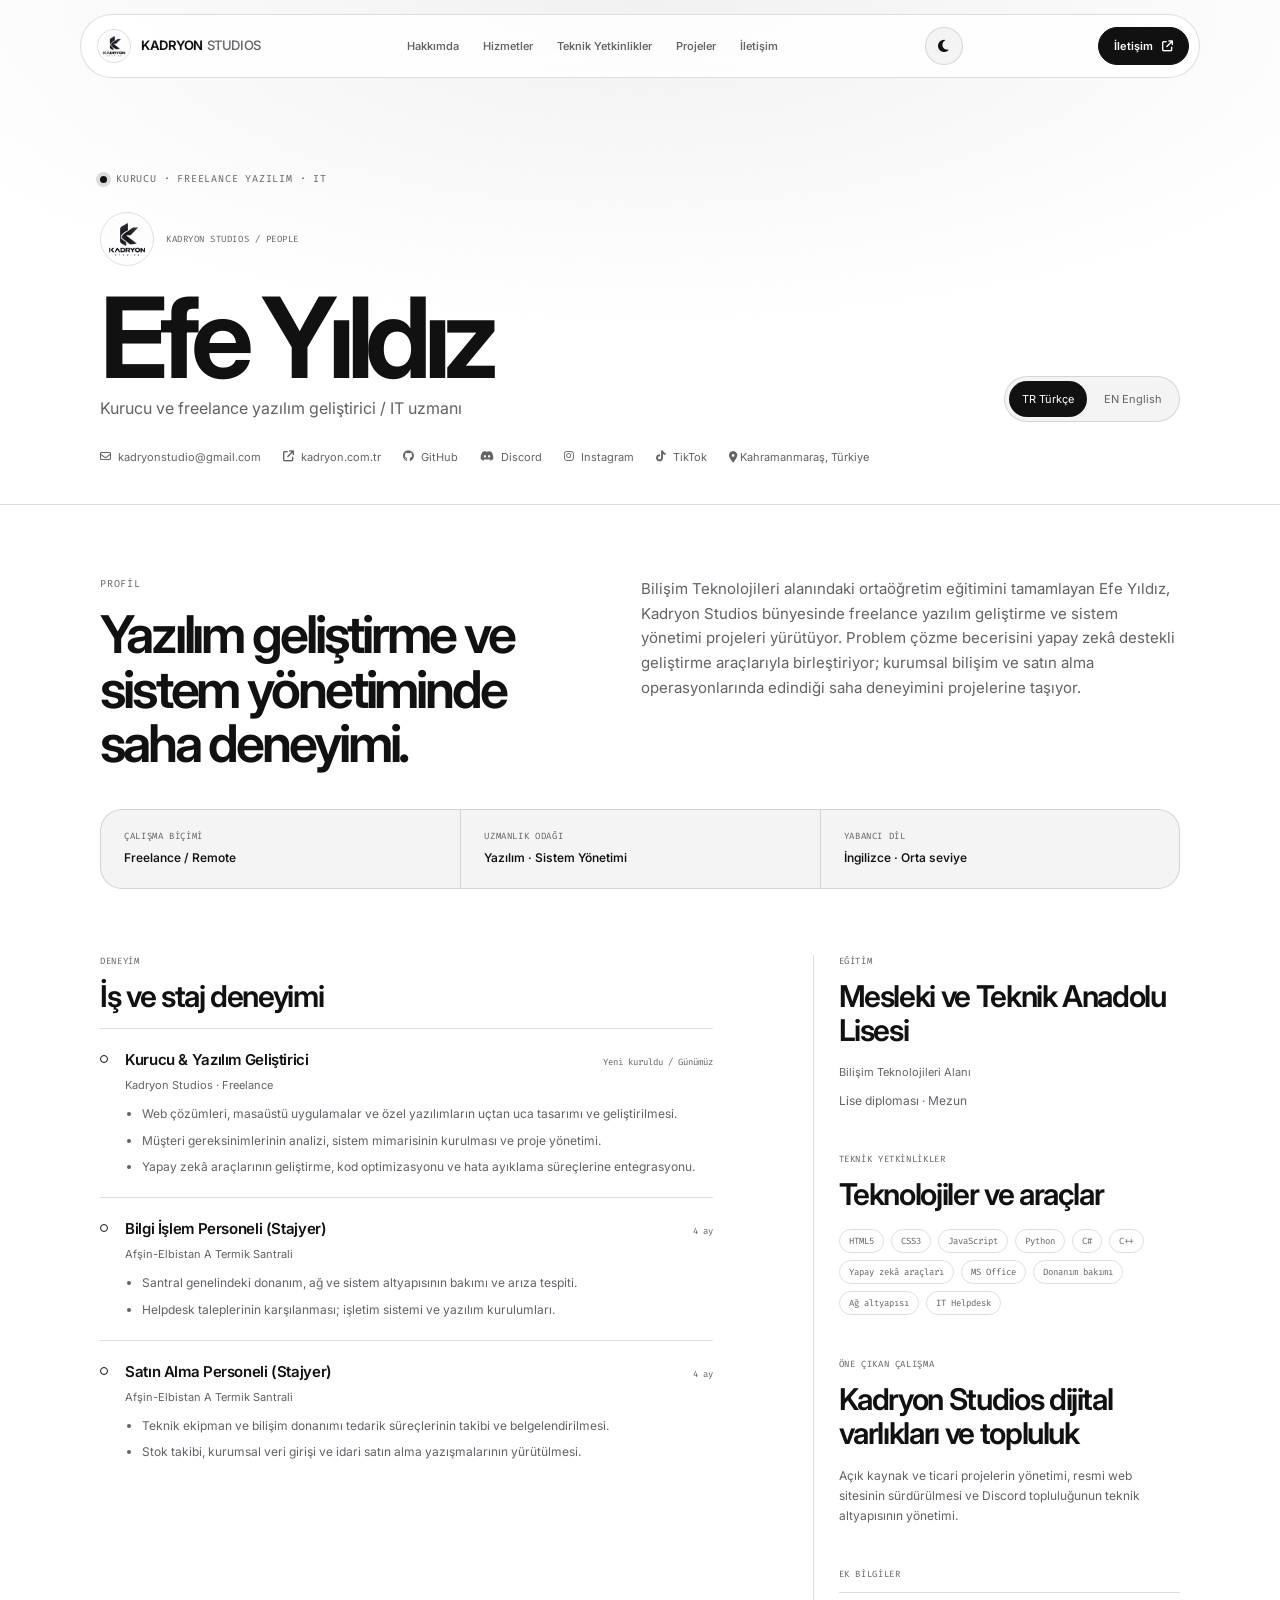
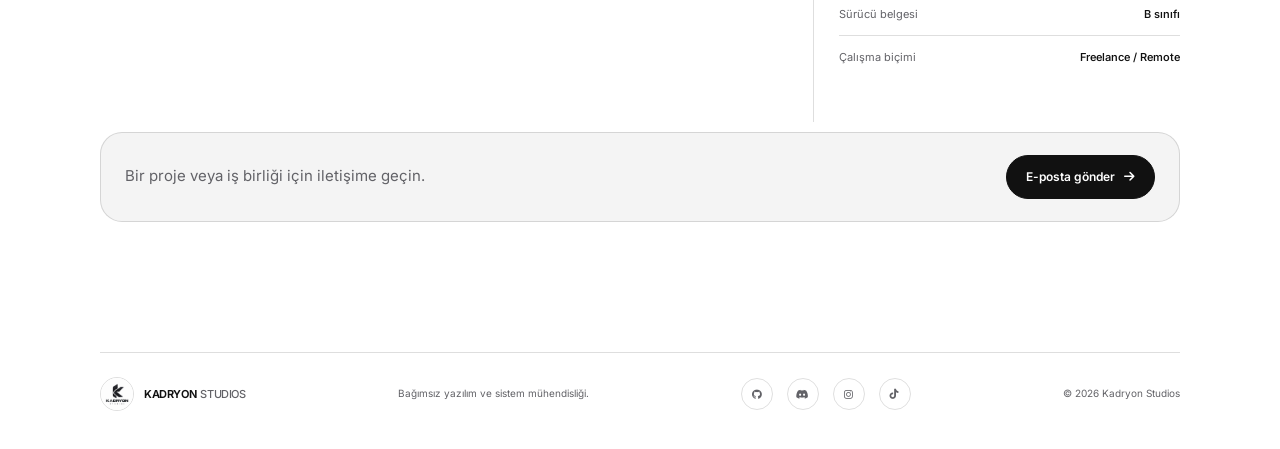
==== commit 1f41db1a: "sa" ====
--- a/efe-yildiz.html
+++ b/efe-yildiz.html
@@ -41,7 +41,7 @@
       "addressLocality": "Kahramanmaraş",
       "addressCountry": "TR"
     },
-    "sameAs": ["https://github.com/kadryonstudios"]
+    "sameAs": ["https://github.com/kadryonstudios", "https://www.instagram.com/kadryon/", "https://www.tiktok.com/@kadryonstudio", "https://discord.gg/qzvZFR2Uh6"]
   }
   </script>
   <script>try{document.documentElement.dataset.theme=window.matchMedia('(prefers-color-scheme: light)').matches?'light':'dark'}catch(e){document.documentElement.dataset.theme='dark'}</script>
@@ -74,7 +74,7 @@
           <div class="profile-heading"><div class="profile-identity"><img src="logo_circle.png" alt="Kadryon Studios" width="76" height="76"><span>KADRYON STUDIOS / PEOPLE</span></div><h1>Efe Yıldız</h1><p class="profile-role" data-tr="Kurucu ve freelance yazılım geliştirici / IT uzmanı" data-en="Founder and freelance software developer / IT specialist">Kurucu ve freelance yazılım geliştirici / IT uzmanı</p></div>
           <div class="language-switch" role="group" aria-label="Sayfa dili"><button type="button" class="language-button is-active" data-language="tr" aria-pressed="true">TR <span>Türkçe</span></button><button type="button" class="language-button" data-language="en" aria-pressed="false">EN <span>English</span></button></div>
         </div>
-        <div class="profile-links"><a href="mailto:kadryonstudio@gmail.com"><i class="fa-regular fa-envelope" aria-hidden="true"></i> kadryonstudio@gmail.com</a><a href="https://kadryon.com.tr" target="_blank" rel="noopener noreferrer"><i class="fa-solid fa-arrow-up-right-from-square" aria-hidden="true"></i> kadryon.com.tr</a><a href="https://github.com/kadryonstudios" target="_blank" rel="noopener noreferrer"><i class="fa-brands fa-github" aria-hidden="true"></i> github.com/kadryonstudios</a><span><i class="fa-solid fa-location-dot" aria-hidden="true"></i> Kahramanmaraş, Türkiye</span></div>
+        <div class="profile-links"><a href="mailto:kadryonstudio@gmail.com"><i class="fa-regular fa-envelope" aria-hidden="true"></i> kadryonstudio@gmail.com</a><a href="https://kadryon.com.tr" target="_blank" rel="noopener noreferrer"><i class="fa-solid fa-arrow-up-right-from-square" aria-hidden="true"></i> kadryon.com.tr</a><a href="https://github.com/kadryonstudios" target="_blank" rel="noopener noreferrer"><i class="fa-brands fa-github" aria-hidden="true"></i> GitHub</a><a href="https://discord.gg/qzvZFR2Uh6" target="_blank" rel="noopener noreferrer"><i class="fa-brands fa-discord" aria-hidden="true"></i> Discord</a><a href="https://www.instagram.com/kadryon/" target="_blank" rel="noopener noreferrer"><i class="fa-brands fa-instagram" aria-hidden="true"></i> Instagram</a><a href="https://www.tiktok.com/@kadryonstudio" target="_blank" rel="noopener noreferrer"><i class="fa-brands fa-tiktok" aria-hidden="true"></i> TikTok</a><span><i class="fa-solid fa-location-dot" aria-hidden="true"></i> Kahramanmaraş, Türkiye</span></div>
       </div>
     </section>
 
@@ -119,6 +119,6 @@
       </div>
     </section>
   </main>
-  <footer class="site-footer"><div class="container footer-inner"><a class="brand footer-brand" href="index.html#top" aria-label="Kadryon Studios ana sayfa"><img class="brand-logo brand-logo-square" src="logo.png" alt="" width="54" height="54"><span>KADRYON <b>STUDIOS</b></span></a><span>Bağımsız yazılım ve sistem mühendisliği.</span><span>© <span id="year">2026</span> Kadryon Studios</span></div></footer>
+  <footer class="site-footer"><div class="container footer-inner"><a class="brand footer-brand" href="index.html#top" aria-label="Kadryon Studios ana sayfa"><img class="brand-logo brand-logo-square" src="logo.png" alt="" width="54" height="54"><span>KADRYON <b>STUDIOS</b></span></a><span>Bağımsız yazılım ve sistem mühendisliği.</span><nav class="footer-socials" aria-label="Sosyal medya"><a href="https://github.com/kadryonstudios" target="_blank" rel="noopener noreferrer" aria-label="GitHub"><i class="fa-brands fa-github" aria-hidden="true"></i></a><a href="https://discord.gg/qzvZFR2Uh6" target="_blank" rel="noopener noreferrer" aria-label="Discord"><i class="fa-brands fa-discord" aria-hidden="true"></i></a><a href="https://www.instagram.com/kadryon/" target="_blank" rel="noopener noreferrer" aria-label="Instagram"><i class="fa-brands fa-instagram" aria-hidden="true"></i></a><a href="https://www.tiktok.com/@kadryonstudio" target="_blank" rel="noopener noreferrer" aria-label="TikTok"><i class="fa-brands fa-tiktok" aria-hidden="true"></i></a></nav><span>© <span id="year">2026</span> Kadryon Studios</span></div></footer>
 </body>
 </html>
--- a/style.css
+++ b/style.css
@@ -215,6 +215,9 @@
 .site-footer { padding: 30px 0 38px; }
 .footer-inner { display: flex; align-items: center; justify-content: space-between; gap: 16px 28px; padding-top: 24px; border-top: 1px solid var(--line); color: var(--muted); font-size: 10px; }
 .footer-brand { color: var(--text); font-size: 11px; }
+.footer-socials { display: flex; align-items: center; gap: 14px; }
+.footer-socials a { display: grid; width: 32px; height: 32px; place-items: center; border: 1px solid var(--line); border-radius: 50%; color: var(--muted); text-decoration: none; transition: color .2s ease,border-color .2s ease,background .2s ease; }
+.footer-socials a:hover { border-color: var(--line-strong); background: var(--surface); color: var(--text); }
 .footer-brand .brand-logo { width: 34px; height: 34px; border-radius: 50%; }
 
 /* Profile page */
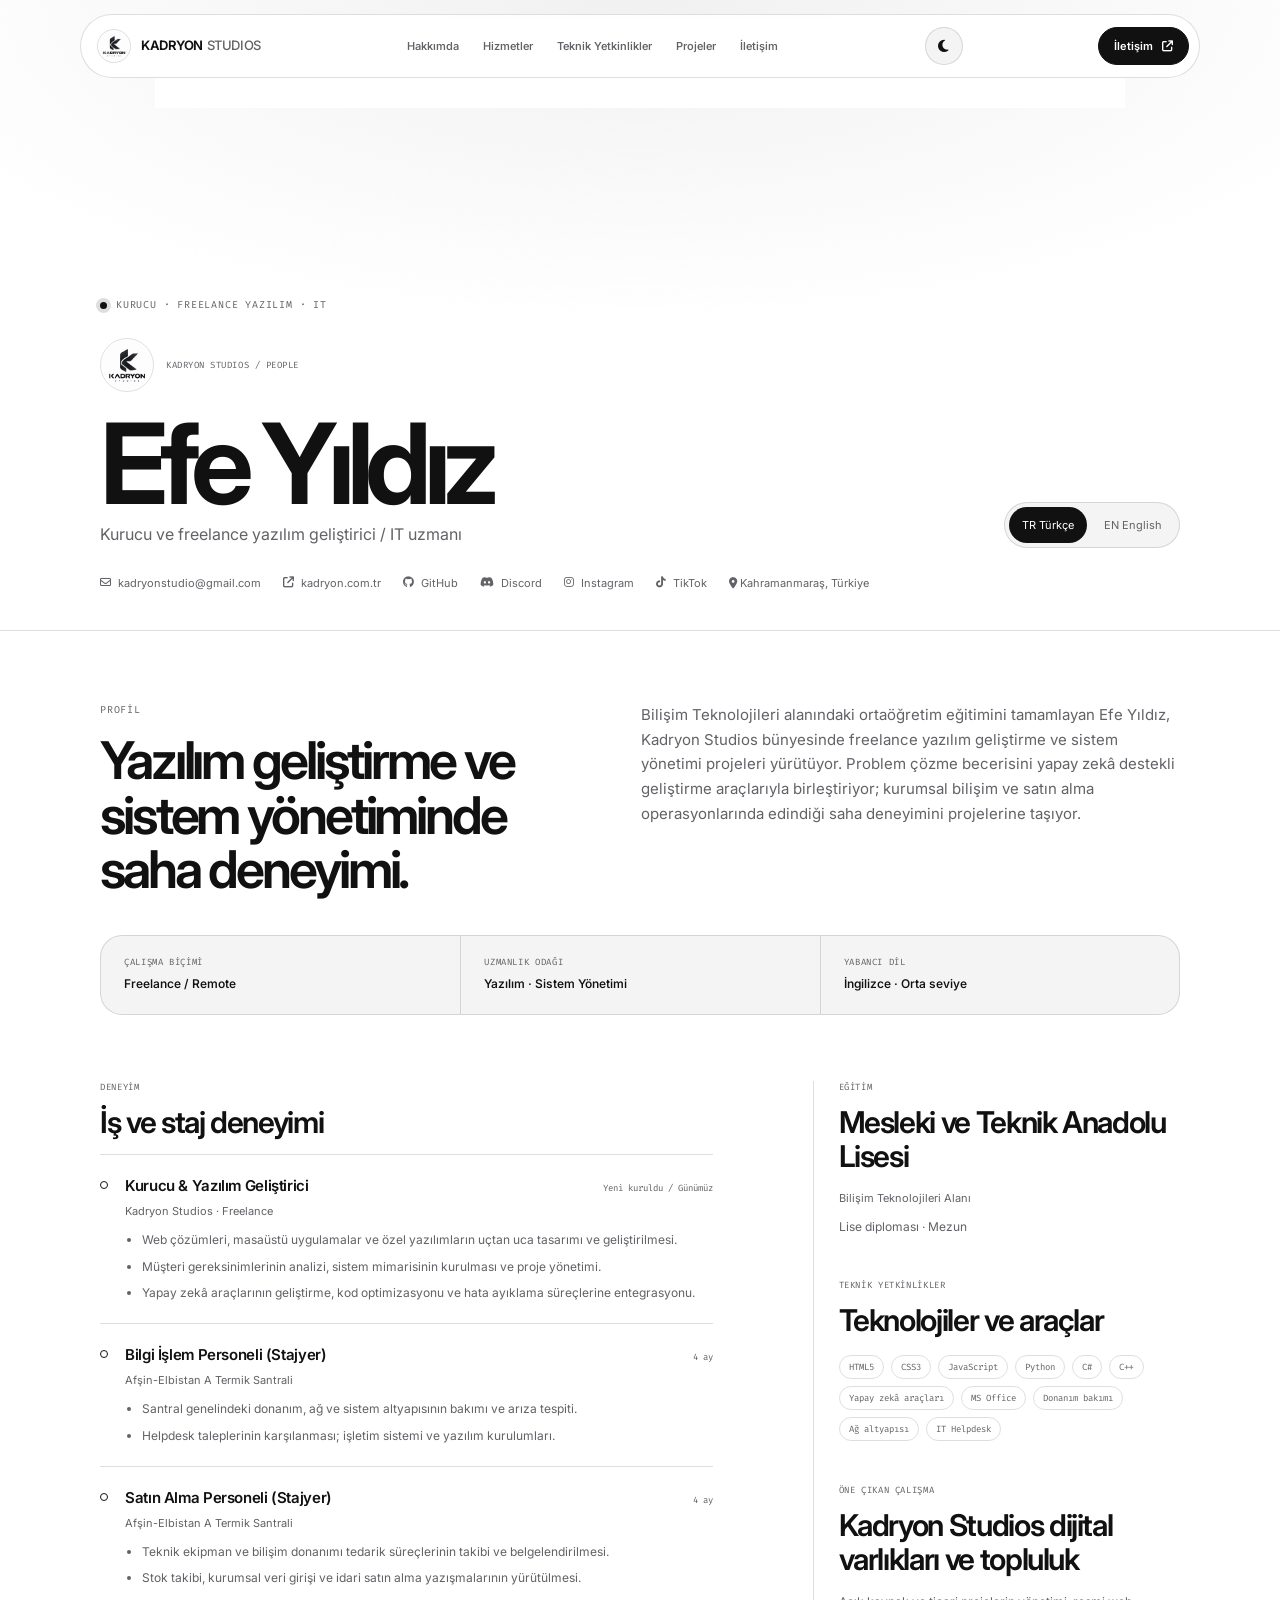
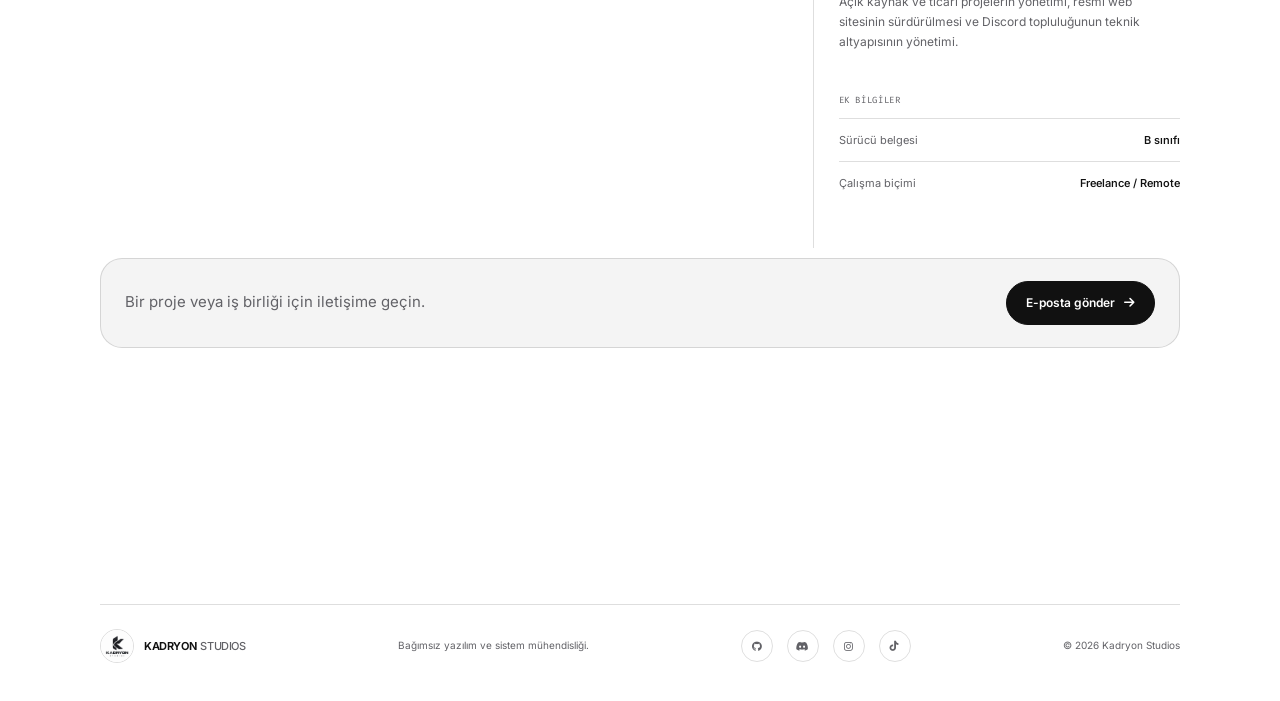
==== commit 3c56b972: "ads" ====
--- a/efe-yildiz.html
+++ b/efe-yildiz.html
@@ -50,10 +50,12 @@
   <link href="https://fonts.googleapis.com/css2?family=Fira+Code:wght@400;500&family=Inter:wght@400;500;600;700;800&display=swap" rel="stylesheet">
   <link rel="stylesheet" href="https://cdnjs.cloudflare.com/ajax/libs/font-awesome/6.5.2/css/all.min.css" referrerpolicy="no-referrer">
   <link rel="stylesheet" href="style.css">
+  <script async src="https://pagead2.googlesyndication.com/pagead/js/adsbygoogle.js?client=ca-pub-2639627449810843" crossorigin="anonymous"></script>
   <script src="script.js" defer></script>
 </head>
 <body>
   <div class="scroll-progress" aria-hidden="true"></div>
+  <aside class="ad-slot ad-slot-top" aria-label="Reklam"><ins class="adsbygoogle" style="display:block" data-ad-client="ca-pub-2639627449810843" data-ad-slot="" data-ad-format="auto" data-full-width-responsive="true"></ins></aside>
   <a class="skip-link" href="#main">Ana içeriğe geç</a>
   <header class="site-header">
     <div class="container nav-wrap">
@@ -119,6 +121,9 @@
       </div>
     </section>
   </main>
+  <aside class="ad-slot ad-slot-bottom" aria-label="Reklam"><ins class="adsbygoogle" style="display:block" data-ad-client="ca-pub-2639627449810843" data-ad-slot="" data-ad-format="auto" data-full-width-responsive="true"></ins></aside>
   <footer class="site-footer"><div class="container footer-inner"><a class="brand footer-brand" href="index.html#top" aria-label="Kadryon Studios ana sayfa"><img class="brand-logo brand-logo-square" src="logo.png" alt="" width="54" height="54"><span>KADRYON <b>STUDIOS</b></span></a><span>Bağımsız yazılım ve sistem mühendisliği.</span><nav class="footer-socials" aria-label="Sosyal medya"><a href="https://github.com/kadryonstudios" target="_blank" rel="noopener noreferrer" aria-label="GitHub"><i class="fa-brands fa-github" aria-hidden="true"></i></a><a href="https://discord.gg/qzvZFR2Uh6" target="_blank" rel="noopener noreferrer" aria-label="Discord"><i class="fa-brands fa-discord" aria-hidden="true"></i></a><a href="https://www.instagram.com/kadryon/" target="_blank" rel="noopener noreferrer" aria-label="Instagram"><i class="fa-brands fa-instagram" aria-hidden="true"></i></a><a href="https://www.tiktok.com/@kadryonstudio" target="_blank" rel="noopener noreferrer" aria-label="TikTok"><i class="fa-brands fa-tiktok" aria-hidden="true"></i></a></nav><span>© <span id="year">2026</span> Kadryon Studios</span></div></footer>
+  <aside class="ad-slot ad-slot-left" aria-label="Reklam"><ins class="adsbygoogle" style="display:block" data-ad-client="ca-pub-2639627449810843" data-ad-slot="" data-ad-format="auto" data-full-width-responsive="true"></ins></aside>
+  <aside class="ad-slot ad-slot-right" aria-label="Reklam"><ins class="adsbygoogle" style="display:block" data-ad-client="ca-pub-2639627449810843" data-ad-slot="" data-ad-format="auto" data-full-width-responsive="true"></ins></aside>
 </body>
 </html>
--- a/style.css
+++ b/style.css
@@ -369,3 +369,12 @@
   .footer-inner>span:nth-child(2) { display: none; }
   .footer-inner>span:last-child { width: 100%; }
 }
+
+/* Google AdSense placements */
+.ad-slot { position: relative; z-index: 2; display: block; overflow: hidden; background: var(--bg); }
+.ad-slot-top,.ad-slot-bottom { width: min(100% - 48px, 970px); min-height: 90px; margin: 18px auto; }
+.ad-slot-left,.ad-slot-right { position: fixed; z-index: 40; top: 50%; width: 160px; min-height: 600px; transform: translateY(-50%); }
+.ad-slot-left { left: 8px; }
+.ad-slot-right { right: 8px; }
+@media (max-width: 1400px) { .ad-slot-left,.ad-slot-right { display: none; } }
+@media (max-width: 600px) { .ad-slot-top,.ad-slot-bottom { width: calc(100% - 28px); min-height: 50px; margin: 12px auto; } }
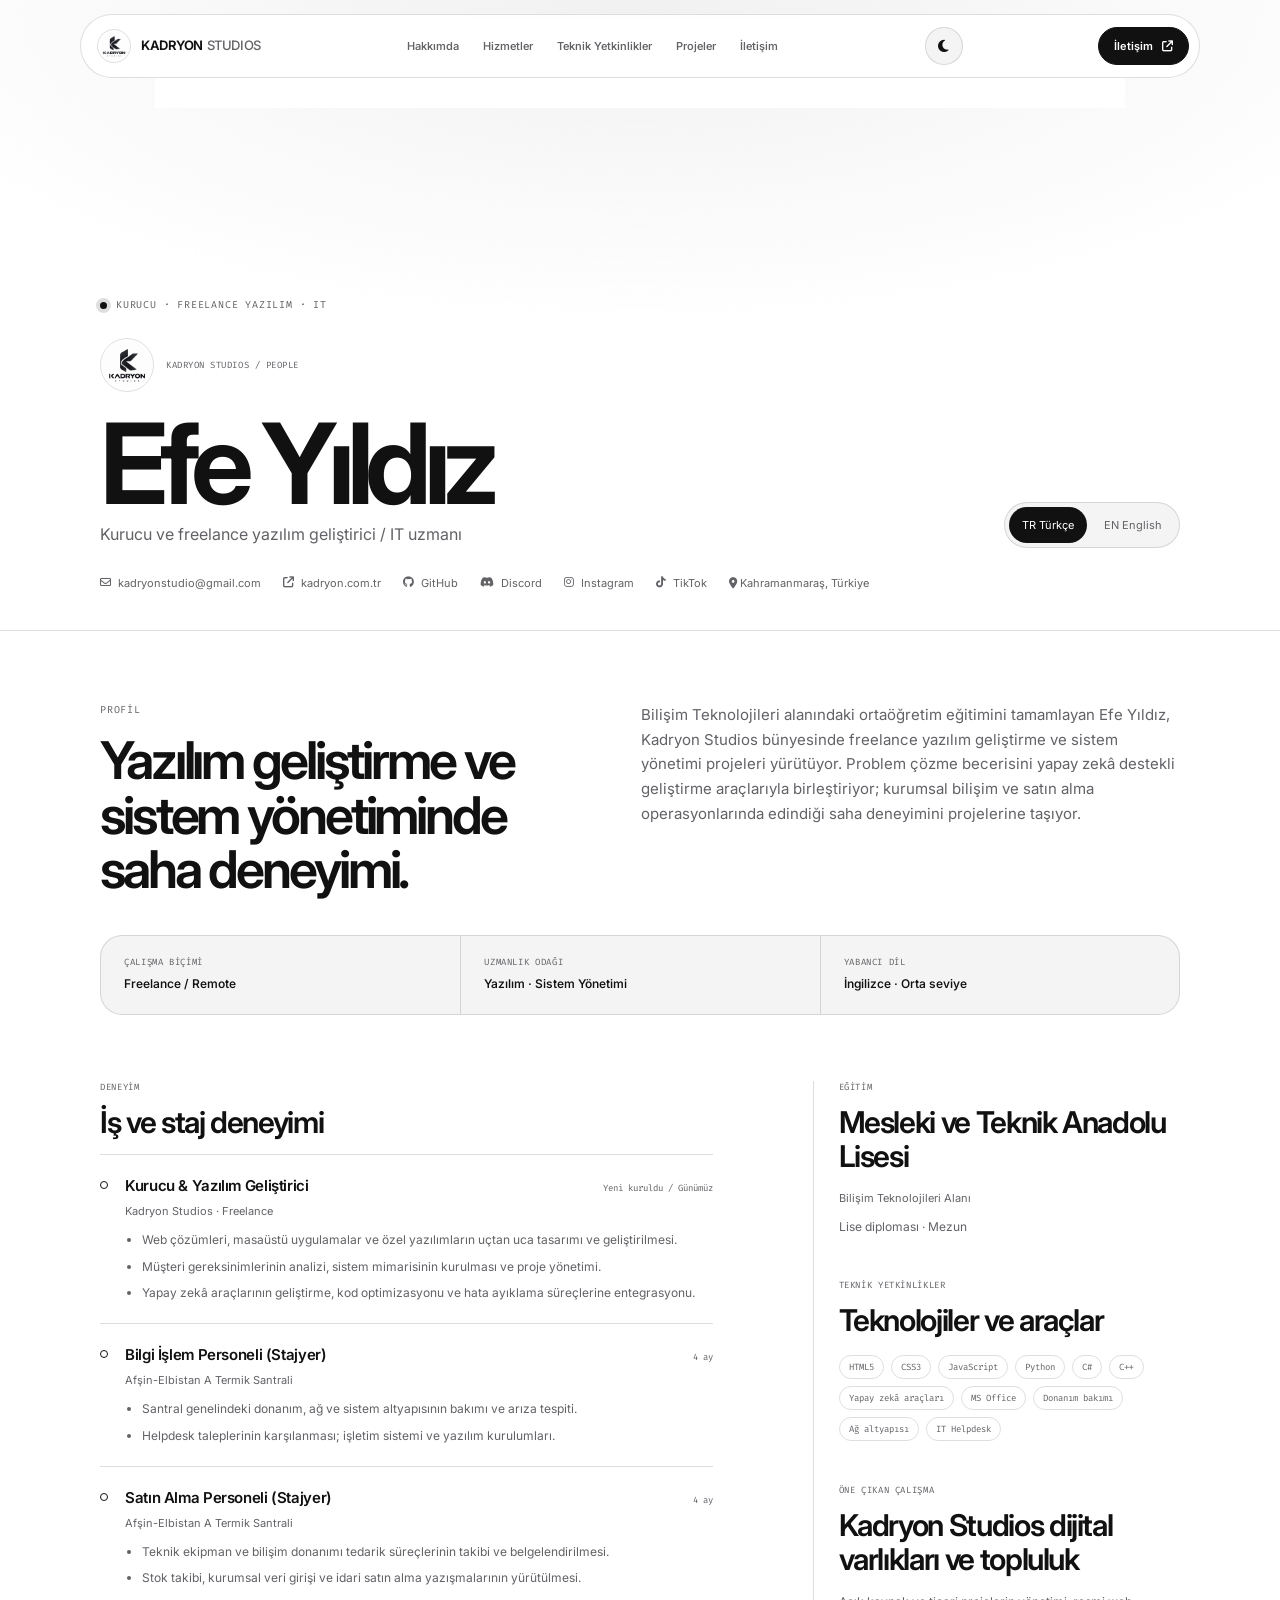
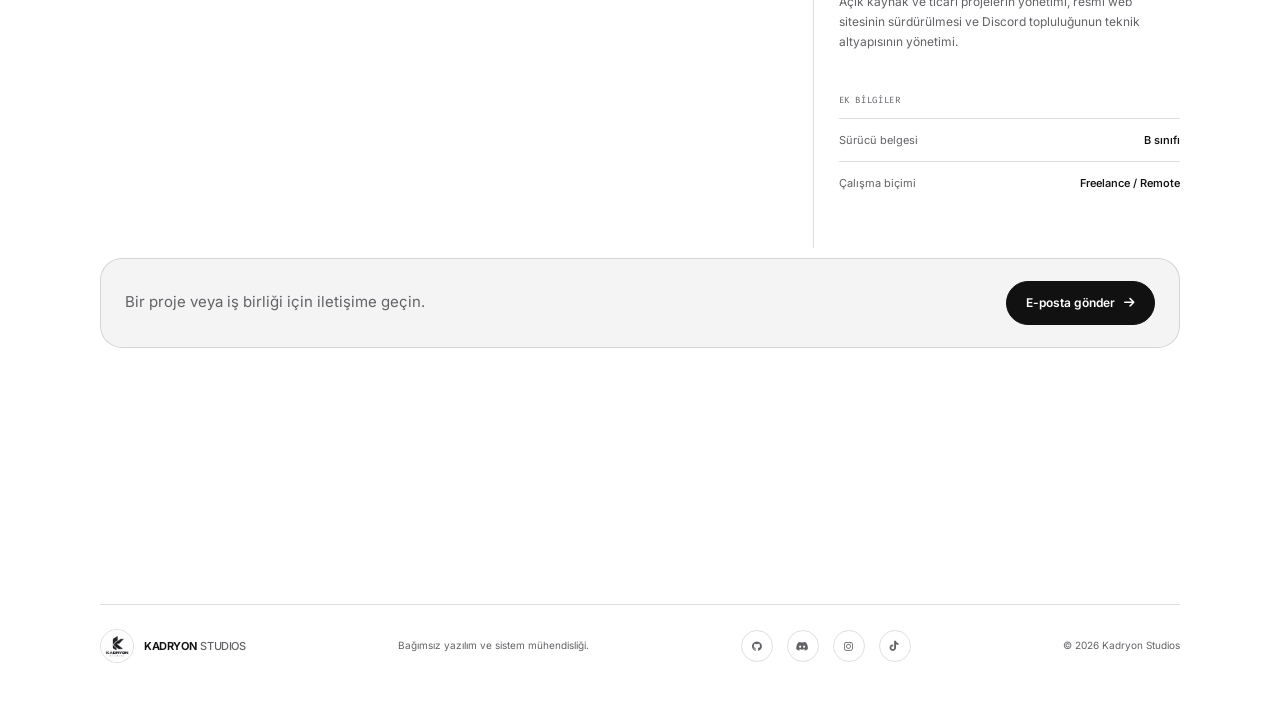
==== commit f3a34181: "adss" ====
--- a/efe-yildiz.html
+++ b/efe-yildiz.html
@@ -5,6 +5,7 @@
   <meta name="viewport" content="width=device-width, initial-scale=1">
   <meta name="theme-color" content="#000000">
   <meta name="description" content="Efe Yıldız; Kadryon Studios kurucusu, freelance yazılım geliştirici ve IT uzmanı. Türkçe ve İngilizce profil, deneyim ve teknik yetkinlikler.">
+  <meta name="google-adsense-account" content="ca-pub-2639627449810843">
   <meta name="author" content="Kadryon Studios">
   <meta name="robots" content="index, follow, max-image-preview:large, max-snippet:-1, max-video-preview:-1">
   <title>Efe Yıldız — Kadryon Studios</title>
@@ -50,12 +51,15 @@
   <link href="https://fonts.googleapis.com/css2?family=Fira+Code:wght@400;500&family=Inter:wght@400;500;600;700;800&display=swap" rel="stylesheet">
   <link rel="stylesheet" href="https://cdnjs.cloudflare.com/ajax/libs/font-awesome/6.5.2/css/all.min.css" referrerpolicy="no-referrer">
   <link rel="stylesheet" href="style.css">
+  <script async src="https://fundingchoicesmessages.google.com/i/pub-2639627449810843?ers=1"></script>
+  <script>(function() { function signalGooglefcPresent() { if (!window.frames['googlefcPresent']) { if (document.body) { const iframe = document.createElement('iframe'); iframe.style = 'width: 0; height: 0; border: none; z-index: -1000; left: -1000px; top: -1000px;'; iframe.style.display = 'none'; iframe.name = 'googlefcPresent'; document.body.appendChild(iframe); } else { setTimeout(signalGooglefcPresent, 0); } } } signalGooglefcPresent(); })();</script>
   <script async src="https://pagead2.googlesyndication.com/pagead/js/adsbygoogle.js?client=ca-pub-2639627449810843" crossorigin="anonymous"></script>
   <script src="script.js" defer></script>
 </head>
 <body>
   <div class="scroll-progress" aria-hidden="true"></div>
-  <aside class="ad-slot ad-slot-top" aria-label="Reklam"><ins class="adsbygoogle" style="display:block" data-ad-client="ca-pub-2639627449810843" data-ad-slot="" data-ad-format="auto" data-full-width-responsive="true"></ins></aside>
+  <aside class="ad-slot ad-slot-top" aria-label="Reklam"><ins class="adsbygoogle" style="display:block" data-ad-client="ca-pub-2639627449810843" data-ad-slot="6071224870" data-ad-format="auto" data-full-width-responsive="true"></ins>
+    <script>(adsbygoogle = window.adsbygoogle || []).push({});</script></aside>
   <a class="skip-link" href="#main">Ana içeriğe geç</a>
   <header class="site-header">
     <div class="container nav-wrap">
@@ -121,9 +125,12 @@
       </div>
     </section>
   </main>
-  <aside class="ad-slot ad-slot-bottom" aria-label="Reklam"><ins class="adsbygoogle" style="display:block" data-ad-client="ca-pub-2639627449810843" data-ad-slot="" data-ad-format="auto" data-full-width-responsive="true"></ins></aside>
+  <aside class="ad-slot ad-slot-bottom" aria-label="Reklam"><ins class="adsbygoogle" style="display:block" data-ad-client="ca-pub-2639627449810843" data-ad-slot="6071224870" data-ad-format="auto" data-full-width-responsive="true"></ins>
+    <script>(adsbygoogle = window.adsbygoogle || []).push({});</script></aside>
   <footer class="site-footer"><div class="container footer-inner"><a class="brand footer-brand" href="index.html#top" aria-label="Kadryon Studios ana sayfa"><img class="brand-logo brand-logo-square" src="logo.png" alt="" width="54" height="54"><span>KADRYON <b>STUDIOS</b></span></a><span>Bağımsız yazılım ve sistem mühendisliği.</span><nav class="footer-socials" aria-label="Sosyal medya"><a href="https://github.com/kadryonstudios" target="_blank" rel="noopener noreferrer" aria-label="GitHub"><i class="fa-brands fa-github" aria-hidden="true"></i></a><a href="https://discord.gg/qzvZFR2Uh6" target="_blank" rel="noopener noreferrer" aria-label="Discord"><i class="fa-brands fa-discord" aria-hidden="true"></i></a><a href="https://www.instagram.com/kadryon/" target="_blank" rel="noopener noreferrer" aria-label="Instagram"><i class="fa-brands fa-instagram" aria-hidden="true"></i></a><a href="https://www.tiktok.com/@kadryonstudio" target="_blank" rel="noopener noreferrer" aria-label="TikTok"><i class="fa-brands fa-tiktok" aria-hidden="true"></i></a></nav><span>© <span id="year">2026</span> Kadryon Studios</span></div></footer>
-  <aside class="ad-slot ad-slot-left" aria-label="Reklam"><ins class="adsbygoogle" style="display:block" data-ad-client="ca-pub-2639627449810843" data-ad-slot="" data-ad-format="auto" data-full-width-responsive="true"></ins></aside>
-  <aside class="ad-slot ad-slot-right" aria-label="Reklam"><ins class="adsbygoogle" style="display:block" data-ad-client="ca-pub-2639627449810843" data-ad-slot="" data-ad-format="auto" data-full-width-responsive="true"></ins></aside>
+  <aside class="ad-slot ad-slot-left" aria-label="Reklam"><ins class="adsbygoogle" style="display:block" data-ad-client="ca-pub-2639627449810843" data-ad-slot="6071224870" data-ad-format="auto" data-full-width-responsive="true"></ins>
+    <script>(adsbygoogle = window.adsbygoogle || []).push({});</script></aside>
+  <aside class="ad-slot ad-slot-right" aria-label="Reklam"><ins class="adsbygoogle" style="display:block" data-ad-client="ca-pub-2639627449810843" data-ad-slot="6071224870" data-ad-format="auto" data-full-width-responsive="true"></ins>
+    <script>(adsbygoogle = window.adsbygoogle || []).push({});</script></aside>
 </body>
 </html>
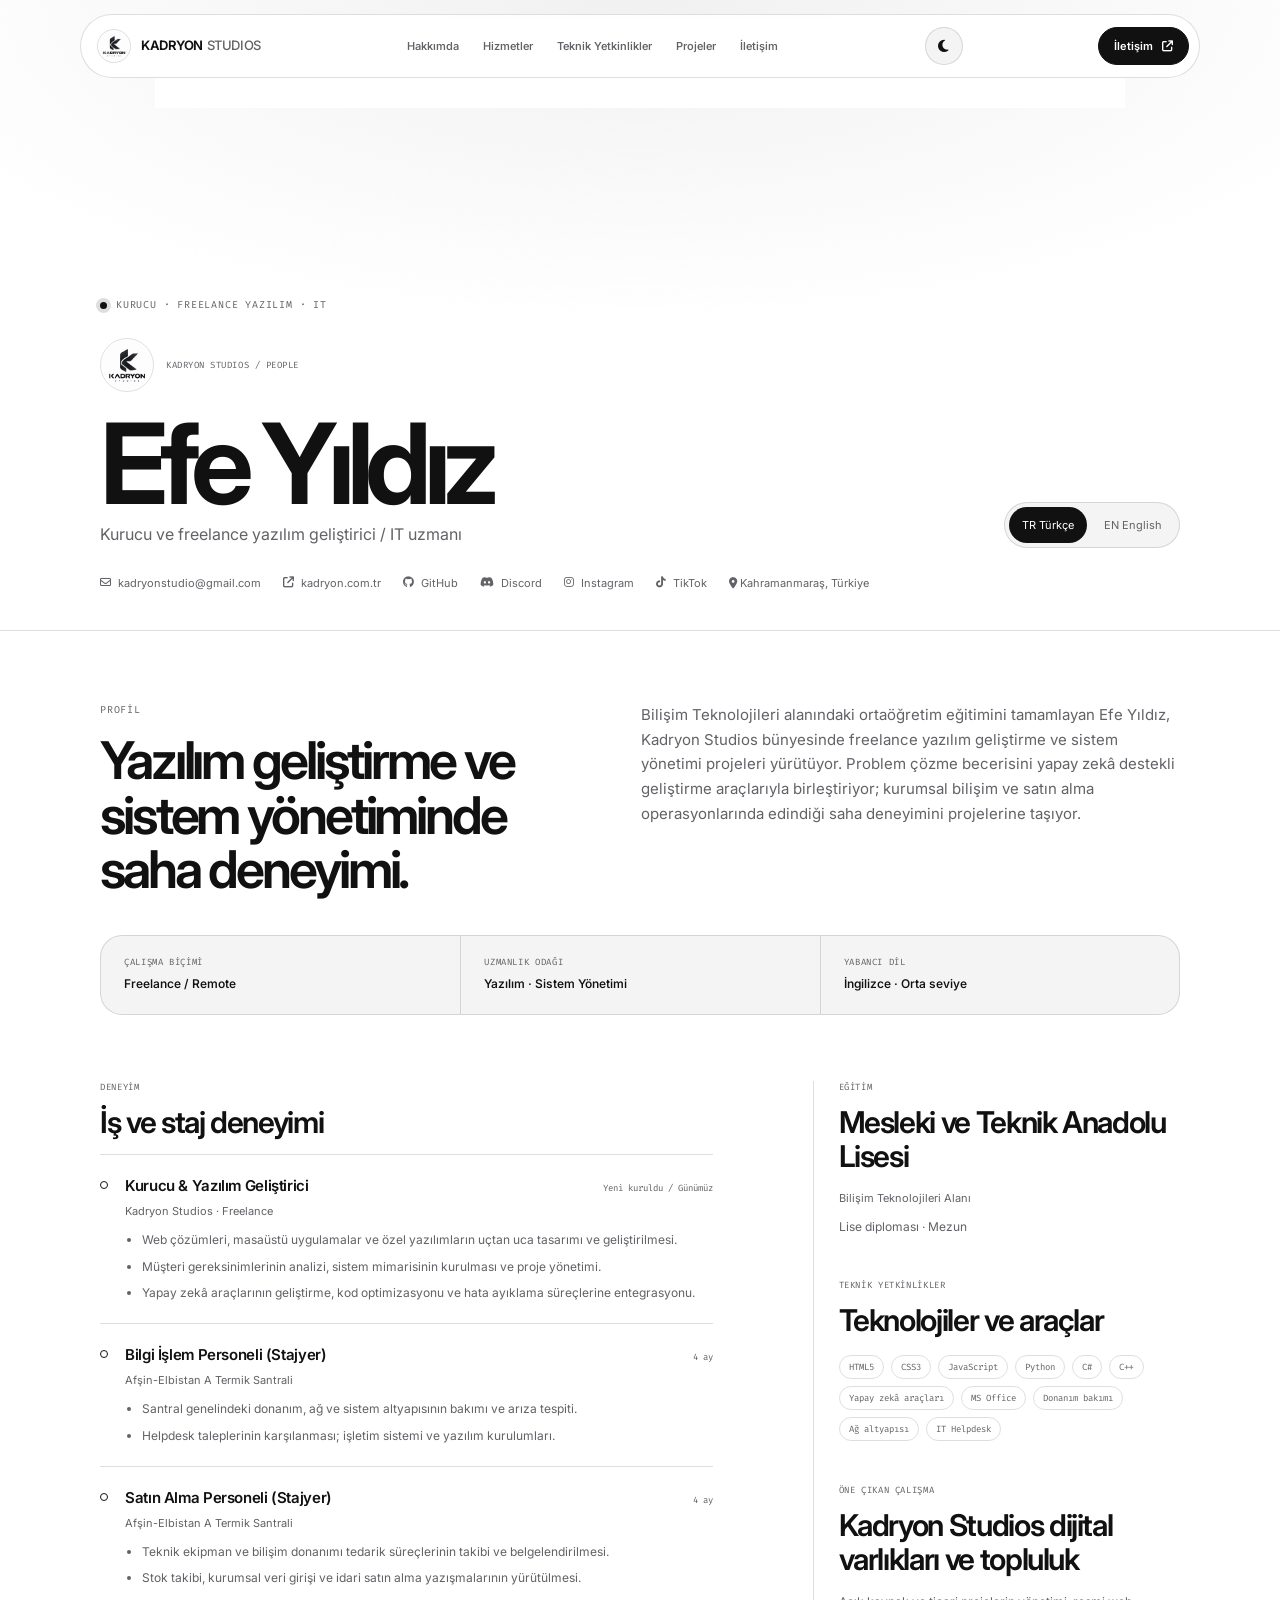
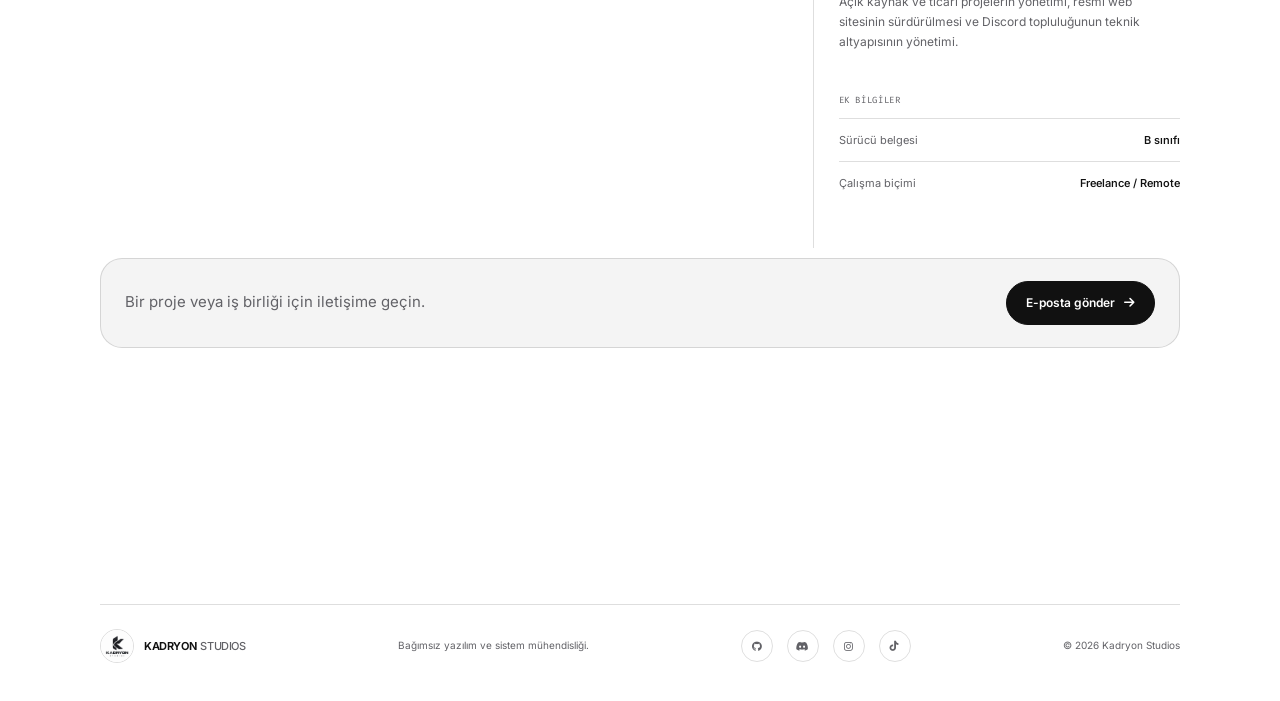
==== commit d3dd1d3c: "ads3" ====
--- a/efe-yildiz.html
+++ b/efe-yildiz.html
@@ -58,7 +58,7 @@
 </head>
 <body>
   <div class="scroll-progress" aria-hidden="true"></div>
-  <aside class="ad-slot ad-slot-top" aria-label="Reklam"><ins class="adsbygoogle" style="display:block" data-ad-client="ca-pub-2639627449810843" data-ad-slot="6071224870" data-ad-format="auto" data-full-width-responsive="true"></ins>
+  <aside class="ad-slot ad-slot-top" aria-label="Reklam"><ins class="adsbygoogle" style="display:block" data-ad-client="ca-pub-2639627449810843" data-ad-slot="9061058131" data-ad-format="auto" data-full-width-responsive="true"></ins>
     <script>(adsbygoogle = window.adsbygoogle || []).push({});</script></aside>
   <a class="skip-link" href="#main">Ana içeriğe geç</a>
   <header class="site-header">
@@ -125,7 +125,7 @@
       </div>
     </section>
   </main>
-  <aside class="ad-slot ad-slot-bottom" aria-label="Reklam"><ins class="adsbygoogle" style="display:block" data-ad-client="ca-pub-2639627449810843" data-ad-slot="6071224870" data-ad-format="auto" data-full-width-responsive="true"></ins>
+  <aside class="ad-slot ad-slot-bottom" aria-label="Reklam"><ins class="adsbygoogle" style="display:block" data-ad-client="ca-pub-2639627449810843" data-ad-slot="9061058131" data-ad-format="auto" data-full-width-responsive="true"></ins>
     <script>(adsbygoogle = window.adsbygoogle || []).push({});</script></aside>
   <footer class="site-footer"><div class="container footer-inner"><a class="brand footer-brand" href="index.html#top" aria-label="Kadryon Studios ana sayfa"><img class="brand-logo brand-logo-square" src="logo.png" alt="" width="54" height="54"><span>KADRYON <b>STUDIOS</b></span></a><span>Bağımsız yazılım ve sistem mühendisliği.</span><nav class="footer-socials" aria-label="Sosyal medya"><a href="https://github.com/kadryonstudios" target="_blank" rel="noopener noreferrer" aria-label="GitHub"><i class="fa-brands fa-github" aria-hidden="true"></i></a><a href="https://discord.gg/qzvZFR2Uh6" target="_blank" rel="noopener noreferrer" aria-label="Discord"><i class="fa-brands fa-discord" aria-hidden="true"></i></a><a href="https://www.instagram.com/kadryon/" target="_blank" rel="noopener noreferrer" aria-label="Instagram"><i class="fa-brands fa-instagram" aria-hidden="true"></i></a><a href="https://www.tiktok.com/@kadryonstudio" target="_blank" rel="noopener noreferrer" aria-label="TikTok"><i class="fa-brands fa-tiktok" aria-hidden="true"></i></a></nav><span>© <span id="year">2026</span> Kadryon Studios</span></div></footer>
   <aside class="ad-slot ad-slot-left" aria-label="Reklam"><ins class="adsbygoogle" style="display:block" data-ad-client="ca-pub-2639627449810843" data-ad-slot="6071224870" data-ad-format="auto" data-full-width-responsive="true"></ins>
